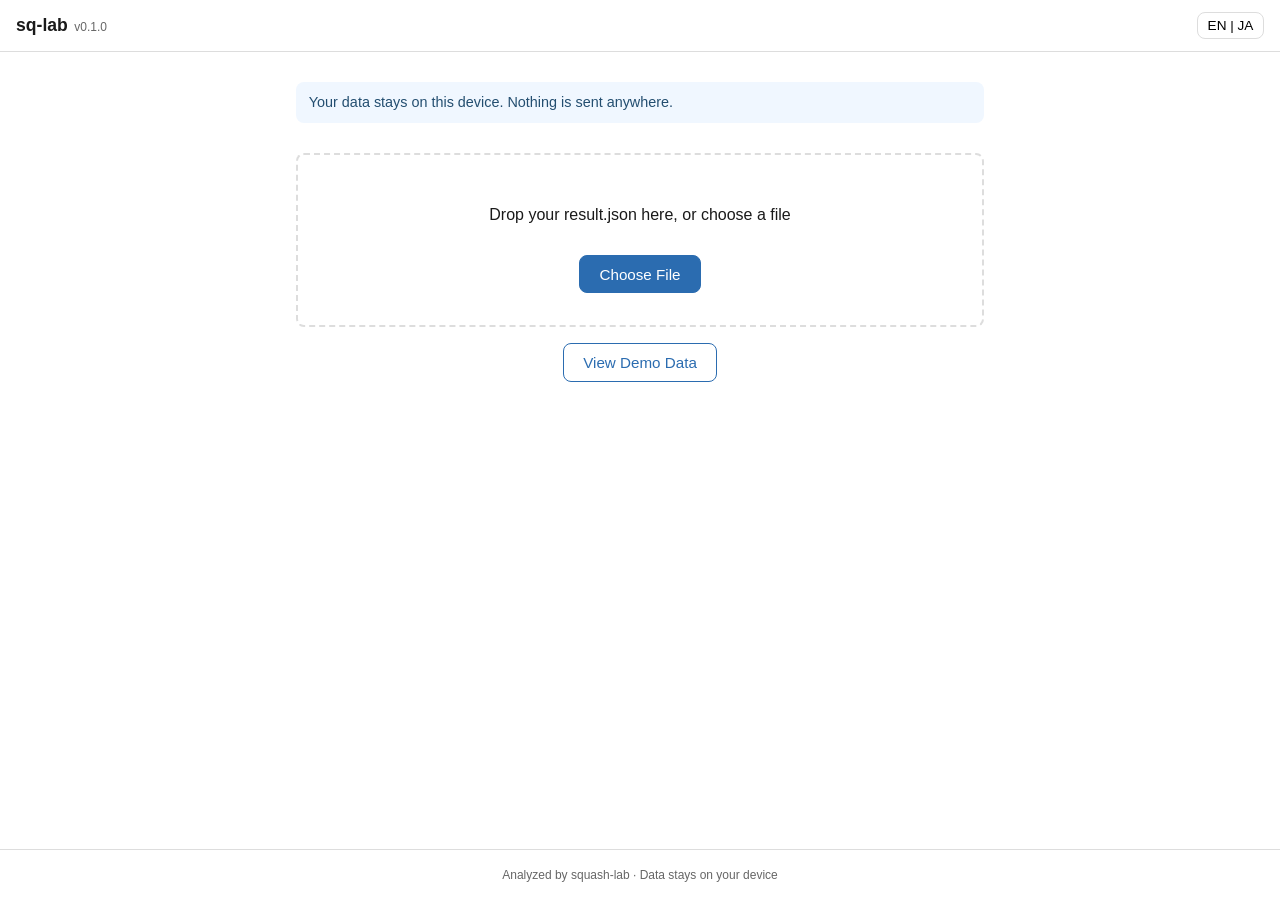
==== index.html @ f0f2bb0b "S1: ビューア骨格・JSON読込・サマリーカード(v0.1.0)" ====
<!doctype html>
<html lang="en">
<head>
<meta charset="utf-8">
<meta name="viewport" content="width=device-width, initial-scale=1">
<title>sq-lab</title>
<link rel="stylesheet" href="css/style.css">
</head>
<body>

<header class="site-header">
  <div class="site-header__brand">
    <span class="site-header__name">sq-lab</span>
    <span class="site-header__version" id="app-version"></span>
  </div>
  <button id="lang-toggle" class="lang-toggle" type="button">EN | JA</button>
</header>

<main id="main">

  <section id="intro-panel" class="panel">
    <p class="notice notice--info" data-i18n="dataStaysNotice"></p>

    <div id="drop-zone" class="drop-zone" tabindex="0">
      <p data-i18n="dropPrompt"></p>
      <input type="file" id="file-input" accept="application/json,.json" hidden>
      <button id="choose-file-btn" class="btn" type="button" data-i18n="chooseFile"></button>
    </div>

    <div class="demo-row">
      <button id="demo-btn" class="btn btn--secondary" type="button" data-i18n="demoButton"></button>
    </div>

    <p id="error-box" class="error-box" hidden></p>
  </section>

  <section id="result-panel" class="panel" hidden>
    <div id="match-info" class="match-info"></div>
    <div id="summary-cards" class="summary-cards"></div>
    <button id="back-btn" class="btn btn--secondary" type="button" data-i18n="backButton"></button>
  </section>

</main>

<footer class="site-footer">
  <span data-i18n="footerText"></span>
</footer>

<script src="js/config.js"></script>
<script src="js/i18n.js"></script>
<script src="js/demo-data.js"></script>
<script src="js/loader.js"></script>
<script src="js/summary.js"></script>
<script src="js/app.js"></script>
</body>
</html>
---- css/style.css ----
/* sq-lab — モバイルファースト、ビルドステップなし、外部フォント/CDN依存なし。 */

:root {
  --color-bg: #ffffff;
  --color-text: #1a1a1a;
  --color-muted: #666666;
  --color-border: #dddddd;
  --color-accent: #2b6cb0;
  --color-p1: #c53030;
  --color-p1-bg: #fff5f5;
  --color-p2: #2b6cb0;
  --color-p2-bg: #ebf8ff;
  --radius: 8px;
}

* {
  box-sizing: border-box;
}

/* [hidden] は .panel { display: flex } 等の同specificityなクラス指定に
   後勝ちで上書きされてしまうため、明示的に最優先で無効化する。 */
[hidden] {
  display: none !important;
}

html, body {
  margin: 0;
  padding: 0;
}

body {
  font-family: -apple-system, BlinkMacSystemFont, "Segoe UI", "Hiragino Sans",
    "Yu Gothic", Arial, sans-serif;
  color: var(--color-text);
  background: var(--color-bg);
  line-height: 1.5;
  min-height: 100vh;
  display: flex;
  flex-direction: column;
}

/* ---- ヘッダー / フッター ---- */

.site-header {
  display: flex;
  align-items: center;
  justify-content: space-between;
  padding: 0.75rem 1rem;
  border-bottom: 1px solid var(--color-border);
}

.site-header__brand {
  display: flex;
  align-items: baseline;
  gap: 0.4rem;
}

.site-header__name {
  font-weight: 700;
  font-size: 1.1rem;
}

.site-header__version {
  font-size: 0.75rem;
  color: var(--color-muted);
}

.lang-toggle {
  font-size: 0.85rem;
  padding: 0.3rem 0.6rem;
  border: 1px solid var(--color-border);
  border-radius: var(--radius);
  background: var(--color-bg);
  cursor: pointer;
}

.site-footer {
  margin-top: auto;
  padding: 1rem;
  text-align: center;
  font-size: 0.75rem;
  color: var(--color-muted);
  border-top: 1px solid var(--color-border);
}

/* ---- メイン ---- */

main {
  flex: 1;
  padding: 1rem;
  max-width: 720px;
  width: 100%;
  margin: 0 auto;
}

.panel {
  display: flex;
  flex-direction: column;
  gap: 1rem;
}

.notice {
  padding: 0.6rem 0.8rem;
  border-radius: var(--radius);
  font-size: 0.9rem;
}

.notice--info {
  background: #f0f7ff;
  color: #234e70;
}

.notice--muted {
  background: #f7f7f7;
  color: var(--color-muted);
}

.drop-zone {
  border: 2px dashed var(--color-border);
  border-radius: var(--radius);
  padding: 2rem 1rem;
  text-align: center;
  display: flex;
  flex-direction: column;
  align-items: center;
  gap: 0.75rem;
}

.drop-zone--active {
  border-color: var(--color-accent);
  background: #f0f7ff;
}

.demo-row {
  display: flex;
  justify-content: center;
}

.btn {
  padding: 0.6rem 1.2rem;
  border-radius: var(--radius);
  border: 1px solid var(--color-accent);
  background: var(--color-accent);
  color: #fff;
  font-size: 0.95rem;
  cursor: pointer;
}

.btn--secondary {
  background: #fff;
  color: var(--color-accent);
}

.error-box {
  padding: 0.6rem 0.8rem;
  border-radius: var(--radius);
  background: #fff5f5;
  color: #c53030;
  border: 1px solid #feb2b2;
  font-size: 0.9rem;
}

/* ---- 試合情報 ---- */

.match-info__title {
  font-size: 1rem;
  margin: 0 0 0.5rem;
}

.match-info__list {
  display: grid;
  grid-template-columns: max-content 1fr;
  gap: 0.25rem 0.75rem;
  margin: 0;
  font-size: 0.9rem;
}

.match-info__list dt {
  color: var(--color-muted);
}

.match-info__list dd {
  margin: 0;
  word-break: break-word;
}

/* ---- サマリーカード ---- */

.summary-cards {
  display: flex;
  flex-direction: column;
  gap: 1rem;
  margin-top: 1rem;
}

.player-card {
  border-radius: var(--radius);
  border: 1px solid var(--color-border);
  padding: 1rem;
}

.player-card--red {
  background: var(--color-p1-bg);
  border-color: var(--color-p1);
}

.player-card--blue {
  background: var(--color-p2-bg);
  border-color: var(--color-p2);
}

.player-card__header {
  margin-bottom: 0.75rem;
}

.player-card__name {
  font-weight: 700;
  font-size: 1.05rem;
}

.player-card--red .player-card__name {
  color: var(--color-p1);
}

.player-card--blue .player-card__name {
  color: var(--color-p2);
}

.player-card__metrics {
  display: grid;
  grid-template-columns: 1fr 1fr;
  gap: 0.75rem;
}

.metric {
  display: flex;
  flex-direction: column;
  gap: 0.15rem;
}

.metric__label {
  font-size: 0.75rem;
  color: var(--color-muted);
  text-transform: uppercase;
  letter-spacing: 0.02em;
}

.metric__value {
  font-size: 1.15rem;
  font-weight: 600;
}

.metric__note {
  margin: 0.35rem 0 0;
  font-size: 0.7rem;
  color: var(--color-muted);
  grid-column: 1 / -1;
}

/* ---- 小画面(375px相当)でも崩れないための調整 ---- */

@media (max-width: 400px) {
  .site-header__name {
    font-size: 1rem;
  }

  .drop-zone {
    padding: 1.5rem 0.75rem;
  }

  .player-card__metrics {
    grid-template-columns: 1fr 1fr;
    gap: 0.5rem;
  }

  .metric__value {
    font-size: 1rem;
  }
}

/* ---- 広い画面ではサマリーカードを横並びに ---- */

@media (min-width: 640px) {
  .summary-cards {
    flex-direction: row;
  }

  .player-card {
    flex: 1;
  }
}
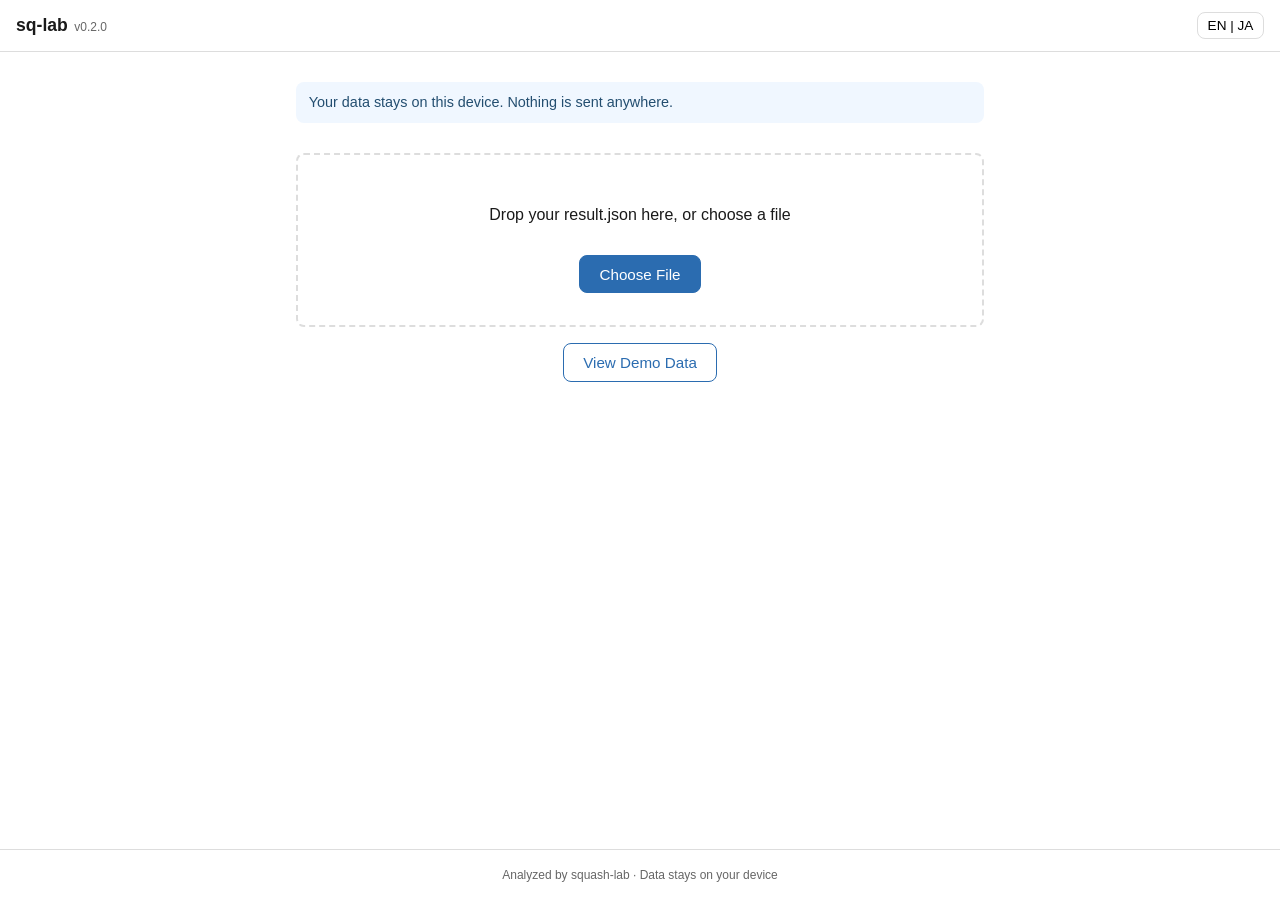
==== commit 21109b24: "S2: ヒートマップビュー(並置/重畳・補間・T-zone表示)(v0.2.0)" ====
--- a/index.html
+++ b/index.html
@@ -37,6 +37,7 @@
   <section id="result-panel" class="panel" hidden>
     <div id="match-info" class="match-info"></div>
     <div id="summary-cards" class="summary-cards"></div>
+    <div id="heatmap-section" class="heatmap"></div>
     <button id="back-btn" class="btn btn--secondary" type="button" data-i18n="backButton"></button>
   </section>
 
@@ -51,6 +52,8 @@
 <script src="js/demo-data.js"></script>
 <script src="js/loader.js"></script>
 <script src="js/summary.js"></script>
+<script src="js/court.js"></script>
+<script src="js/heatmap.js"></script>
 <script src="js/app.js"></script>
 </body>
 </html>
--- a/css/style.css
+++ b/css/style.css
@@ -257,6 +257,136 @@
   grid-column: 1 / -1;
 }
 
+/* ---- ヒートマップ ---- */
+
+.heatmap {
+  margin-top: 1.5rem;
+  display: flex;
+  flex-direction: column;
+  gap: 0.75rem;
+}
+
+.heatmap__title {
+  font-size: 1rem;
+  margin: 0;
+}
+
+.heatmap__tabs {
+  display: flex;
+  gap: 0.5rem;
+}
+
+.tab-btn {
+  padding: 0.4rem 0.9rem;
+  border-radius: var(--radius);
+  border: 1px solid var(--color-border);
+  background: #fff;
+  color: var(--color-text);
+  font-size: 0.85rem;
+  cursor: pointer;
+}
+
+.tab-btn--active {
+  background: var(--color-accent);
+  border-color: var(--color-accent);
+  color: #fff;
+}
+
+.tzone-toggle {
+  display: flex;
+  align-items: center;
+  gap: 0.4rem;
+  font-size: 0.85rem;
+  color: var(--color-muted);
+  cursor: pointer;
+}
+
+.heatmap__canvases {
+  display: flex;
+  flex-direction: column;
+  gap: 1rem;
+}
+
+.heatmap__court-wrap {
+  display: flex;
+  flex-direction: column;
+  gap: 0.4rem;
+}
+
+.heatmap__court-wrap canvas {
+  border: 1px solid var(--color-border);
+  border-radius: 4px;
+  max-width: 100%;
+  display: block;
+}
+
+.heatmap__court-label {
+  font-size: 0.85rem;
+  font-weight: 600;
+}
+
+.heatmap__court-label--red {
+  color: var(--color-p1);
+}
+
+.heatmap__court-label--blue {
+  color: var(--color-p2);
+}
+
+.heatmap__legend-area {
+  font-size: 0.75rem;
+}
+
+.heatmap__legend-row {
+  display: flex;
+  gap: 1.5rem;
+  flex-wrap: wrap;
+}
+
+.legend {
+  display: flex;
+  flex-direction: column;
+  gap: 0.2rem;
+  min-width: 120px;
+}
+
+.legend__label {
+  color: var(--color-muted);
+}
+
+.legend__bar {
+  height: 10px;
+  border-radius: 4px;
+  border: 1px solid var(--color-border);
+}
+
+.legend__ticks {
+  display: flex;
+  justify-content: space-between;
+  color: var(--color-muted);
+}
+
+.legend--overlay {
+  flex-direction: row;
+  gap: 1rem;
+  flex-wrap: wrap;
+  align-items: center;
+}
+
+.legend__chip-item {
+  display: flex;
+  align-items: center;
+  gap: 0.3rem;
+  color: var(--color-muted);
+}
+
+.legend__chip {
+  width: 12px;
+  height: 12px;
+  border-radius: 2px;
+  display: inline-block;
+}
+
 /* ---- 小画面(375px相当)でも崩れないための調整 ---- */
 
 @media (max-width: 400px) {
@@ -288,4 +418,13 @@
   .player-card {
     flex: 1;
   }
-}
+
+  .heatmap__canvases--side {
+    flex-direction: row;
+  }
+
+  .heatmap__canvases--side .heatmap__court-wrap {
+    flex: 1;
+    min-width: 0;
+  }
+}
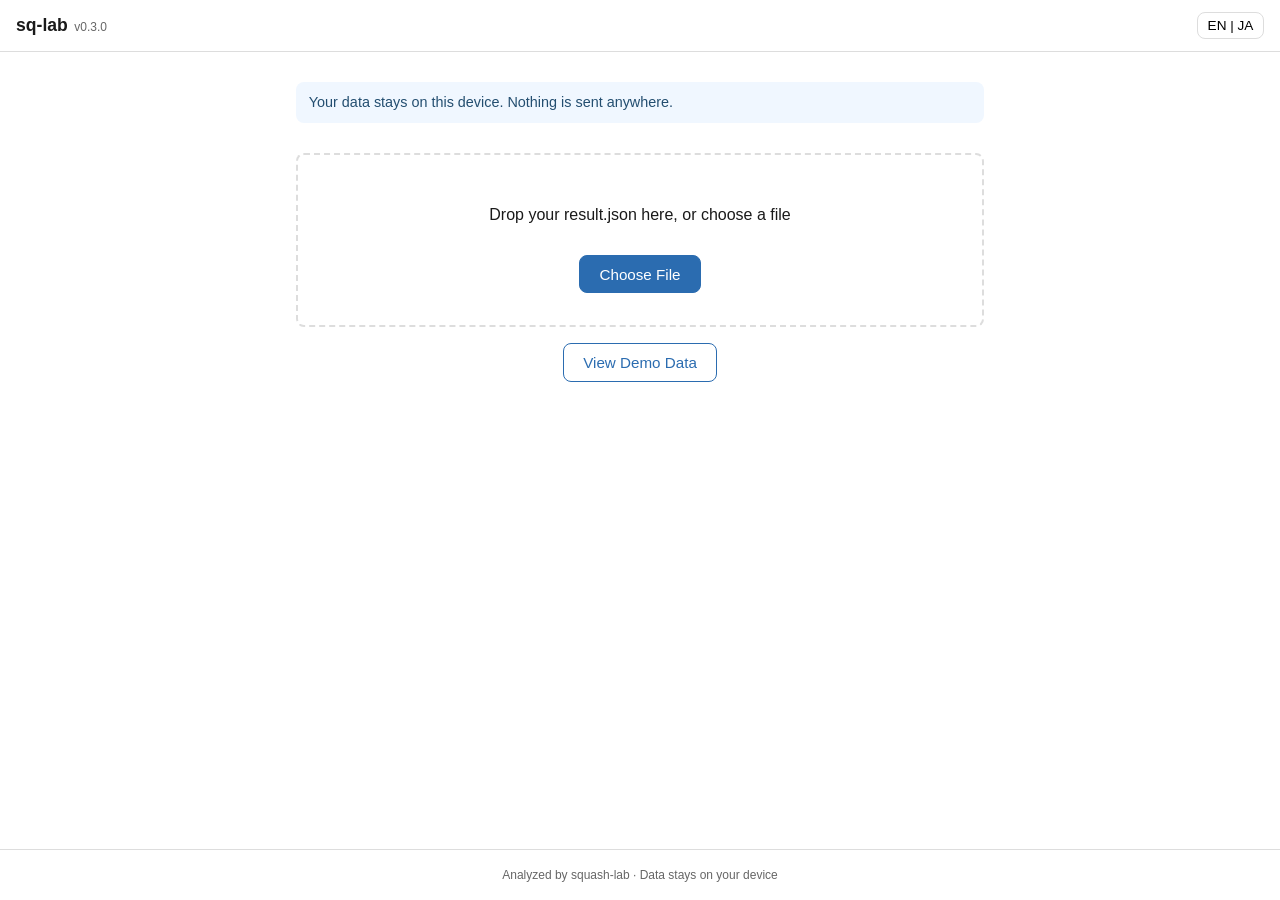
==== commit af70263d: "S3: リプレイビュー(再生・軌跡・欠損可視化)(v0.3.0)" ====
--- a/index.html
+++ b/index.html
@@ -54,6 +54,8 @@
 <script src="js/summary.js"></script>
 <script src="js/court.js"></script>
 <script src="js/heatmap.js"></script>
+<script src="js/replay.js"></script>
+<script src="js/views.js"></script>
 <script src="js/app.js"></script>
 </body>
 </html>
--- a/css/style.css
+++ b/css/style.css
@@ -387,6 +387,69 @@
   display: inline-block;
 }
 
+/* ---- リプレイ ---- */
+
+.replay {
+  display: flex;
+  flex-direction: column;
+  gap: 0.6rem;
+}
+
+.replay__court-wrap canvas {
+  cursor: default;
+}
+
+.replay__controls {
+  display: flex;
+  flex-wrap: wrap;
+  align-items: center;
+  gap: 0.6rem;
+}
+
+.replay__btn {
+  min-width: 44px;
+  min-height: 44px;
+  border-radius: var(--radius);
+  border: 1px solid var(--color-border);
+  background: #fff;
+  color: var(--color-text);
+  font-size: 1rem;
+  cursor: pointer;
+}
+
+.replay__playpause {
+  font-size: 1.1rem;
+}
+
+.replay__time {
+  font-variant-numeric: tabular-nums;
+  font-size: 0.85rem;
+  color: var(--color-muted);
+  min-width: 84px;
+}
+
+.replay__speeds {
+  display: flex;
+  gap: 0.3rem;
+}
+
+.replay__speeds .replay__btn {
+  min-width: 44px;
+  padding: 0 0.4rem;
+  font-size: 0.85rem;
+}
+
+.replay__coverage {
+  width: 100%;
+  display: block;
+  border-radius: 4px;
+}
+
+.replay__seek {
+  width: 100%;
+  height: 44px;
+}
+
 /* ---- 小画面(375px相当)でも崩れないための調整 ---- */
 
 @media (max-width: 400px) {
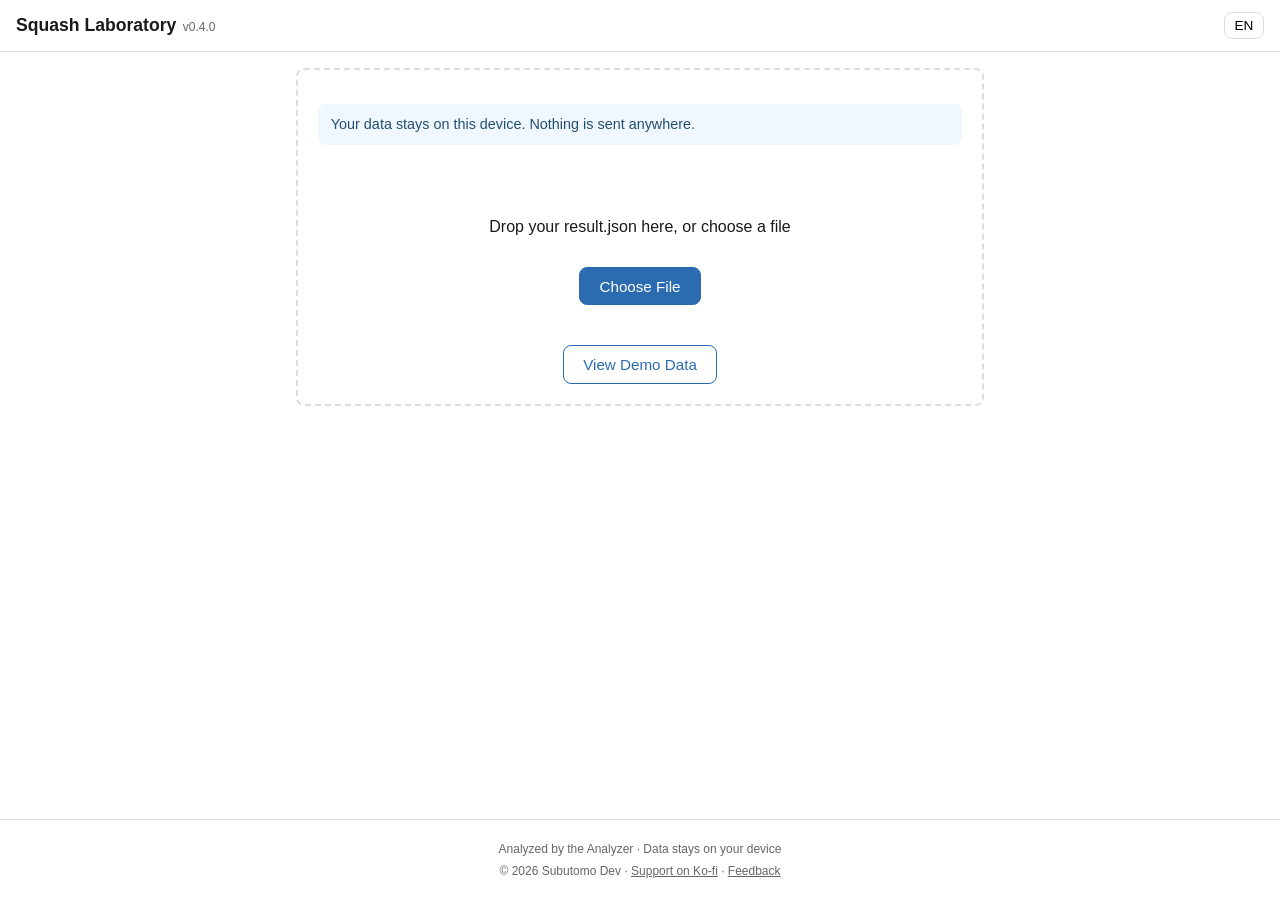
==== commit 0343cb1c: "PR1: プレリリース仕上げ(読込修正・テンプレート準拠・guide・名前編集)(v0.4.0)" ====
--- a/index.html
+++ b/index.html
@@ -3,22 +3,22 @@
 <head>
 <meta charset="utf-8">
 <meta name="viewport" content="width=device-width, initial-scale=1">
-<title>sq-lab</title>
+<title>Squash Laboratory</title>
 <link rel="stylesheet" href="css/style.css">
 </head>
 <body>
 
 <header class="site-header">
-  <div class="site-header__brand">
-    <span class="site-header__name">sq-lab</span>
+  <a class="site-header__brand" href="index.html">
+    <span class="site-header__name">Squash Laboratory</span>
     <span class="site-header__version" id="app-version"></span>
-  </div>
-  <button id="lang-toggle" class="lang-toggle" type="button">EN | JA</button>
+  </a>
+  <button id="lang-toggle" class="lang-toggle" type="button">EN</button>
 </header>
 
 <main id="main">
 
-  <section id="intro-panel" class="panel">
+  <section id="intro-panel" class="panel intro-panel">
     <p class="notice notice--info" data-i18n="dataStaysNotice"></p>
 
     <div id="drop-zone" class="drop-zone" tabindex="0">
@@ -44,12 +44,20 @@
 </main>
 
 <footer class="site-footer">
-  <span data-i18n="footerText"></span>
+  <p class="site-footer__tagline" data-i18n="footerText"></p>
+  <p class="site-footer__links">
+    <span class="site-footer__copyright">&copy; 2026 Subutomo Dev</span>
+    <span aria-hidden="true">&middot;</span>
+    <a href="https://ko-fi.com/subutomo" target="_blank" rel="noopener" data-i18n="footerKofi"></a>
+    <span aria-hidden="true">&middot;</span>
+    <a href="https://github.com/t-sumita/sq-lab/issues" target="_blank" rel="noopener" data-i18n="footerFeedback"></a>
+  </p>
 </footer>
 
 <script src="js/config.js"></script>
 <script src="js/i18n.js"></script>
 <script src="js/demo-data.js"></script>
+<script src="js/playernames.js"></script>
 <script src="js/loader.js"></script>
 <script src="js/summary.js"></script>
 <script src="js/court.js"></script>
--- a/css/style.css
+++ b/css/style.css
@@ -53,6 +53,8 @@
   display: flex;
   align-items: baseline;
   gap: 0.4rem;
+  color: inherit;
+  text-decoration: none;
 }
 
 .site-header__name {
@@ -81,6 +83,14 @@
   font-size: 0.75rem;
   color: var(--color-muted);
   border-top: 1px solid var(--color-border);
+}
+
+.site-footer p {
+  margin: 0.25rem 0;
+}
+
+.site-footer__links a {
+  color: var(--color-muted);
 }
 
 /* ---- メイン ---- */
@@ -115,20 +125,26 @@
   color: var(--color-muted);
 }
 
-.drop-zone {
+/* イントロパネル全体をドロップ領域として明示する(P0対応)。 */
+.intro-panel {
   border: 2px dashed var(--color-border);
   border-radius: var(--radius);
-  padding: 2rem 1rem;
-  text-align: center;
-  display: flex;
-  flex-direction: column;
-  align-items: center;
-  gap: 0.75rem;
-}
-
-.drop-zone--active {
+  padding: 1.25rem;
+  transition: border-color 0.15s, background 0.15s;
+}
+
+.intro-panel--drag-active {
   border-color: var(--color-accent);
   background: #f0f7ff;
+}
+
+.drop-zone {
+  padding: 1.5rem 1rem;
+  text-align: center;
+  display: flex;
+  flex-direction: column;
+  align-items: center;
+  gap: 0.75rem;
 }
 
 .demo-row {
@@ -211,19 +227,65 @@
 
 .player-card__header {
   margin-bottom: 0.75rem;
+  display: flex;
+  align-items: center;
+  gap: 0.5rem;
+  flex-wrap: wrap;
 }
 
 .player-card__name {
   font-weight: 700;
   font-size: 1.05rem;
-}
-
-.player-card--red .player-card__name {
+  display: inline-flex;
+  align-items: center;
+  gap: 0.35rem;
+}
+
+.player-card--red .player-card__name-text {
   color: var(--color-p1);
 }
 
-.player-card--blue .player-card__name {
+.player-card--blue .player-card__name-text {
   color: var(--color-p2);
+}
+
+.player-card__id-badge {
+  font-size: 0.7rem;
+  color: var(--color-muted);
+  font-weight: 400;
+}
+
+.player-card__edit-btn {
+  border: none;
+  background: none;
+  cursor: pointer;
+  font-size: 0.9rem;
+  color: var(--color-muted);
+  padding: 0.2rem;
+  /* タッチ端末での誤操作を避けつつ押しやすいよう最低限のヒット領域を確保 */
+  min-width: 32px;
+  min-height: 32px;
+}
+
+.player-card__reset-btn {
+  border: none;
+  background: none;
+  cursor: pointer;
+  font-size: 0.7rem;
+  color: var(--color-accent);
+  text-decoration: underline;
+  padding: 0.2rem 0;
+}
+
+.player-card__name-input {
+  font: inherit;
+  font-weight: 700;
+  font-size: 1.05rem;
+  border: 1px solid var(--color-accent);
+  border-radius: 4px;
+  padding: 0.1rem 0.3rem;
+  min-width: 8ch;
+  max-width: 16ch;
 }
 
 .player-card__metrics {
@@ -238,6 +300,12 @@
   gap: 0.15rem;
 }
 
+.metric__label-row {
+  display: inline-flex;
+  align-items: center;
+  gap: 0.3rem;
+}
+
 .metric__label {
   font-size: 0.75rem;
   color: var(--color-muted);
@@ -250,11 +318,21 @@
   font-weight: 600;
 }
 
-.metric__note {
-  margin: 0.35rem 0 0;
-  font-size: 0.7rem;
-  color: var(--color-muted);
-  grid-column: 1 / -1;
+/* ⓘ ガイドリンク(guide.html該当アンカーへ)。 */
+.info-icon {
+  color: var(--color-muted);
+  text-decoration: none;
+  font-size: 0.85rem;
+  /* タッチでも押しやすいよう最低限のヒット領域を確保 */
+  display: inline-flex;
+  align-items: center;
+  justify-content: center;
+  min-width: 20px;
+  min-height: 20px;
+}
+
+.summary-cards__title {
+  margin-top: 0;
 }
 
 /* ---- ヒートマップ ---- */
@@ -299,6 +377,26 @@
   font-size: 0.85rem;
   color: var(--color-muted);
   cursor: pointer;
+}
+
+.heatmap__mode-info {
+  font-size: 0.8rem;
+  color: var(--color-muted);
+}
+
+.replay__legend {
+  display: flex;
+  gap: 1rem;
+  font-size: 0.85rem;
+  font-weight: 600;
+}
+
+.replay__legend-item--red {
+  color: var(--color-p1);
+}
+
+.replay__legend-item--blue {
+  color: var(--color-p2);
 }
 
 .heatmap__canvases {
@@ -491,3 +589,26 @@
     min-width: 0;
   }
 }
+
+/* ---- guide.html ---- */
+
+.guide h1 {
+  font-size: 1.3rem;
+}
+
+.guide h2 {
+  font-size: 1rem;
+  margin-bottom: 0.3rem;
+}
+
+.guide section {
+  margin-bottom: 1.5rem;
+}
+
+.guide__back {
+  display: inline-block;
+  margin: 0.5rem 0 1rem;
+  color: var(--color-accent);
+  text-decoration: none;
+  font-size: 0.9rem;
+}
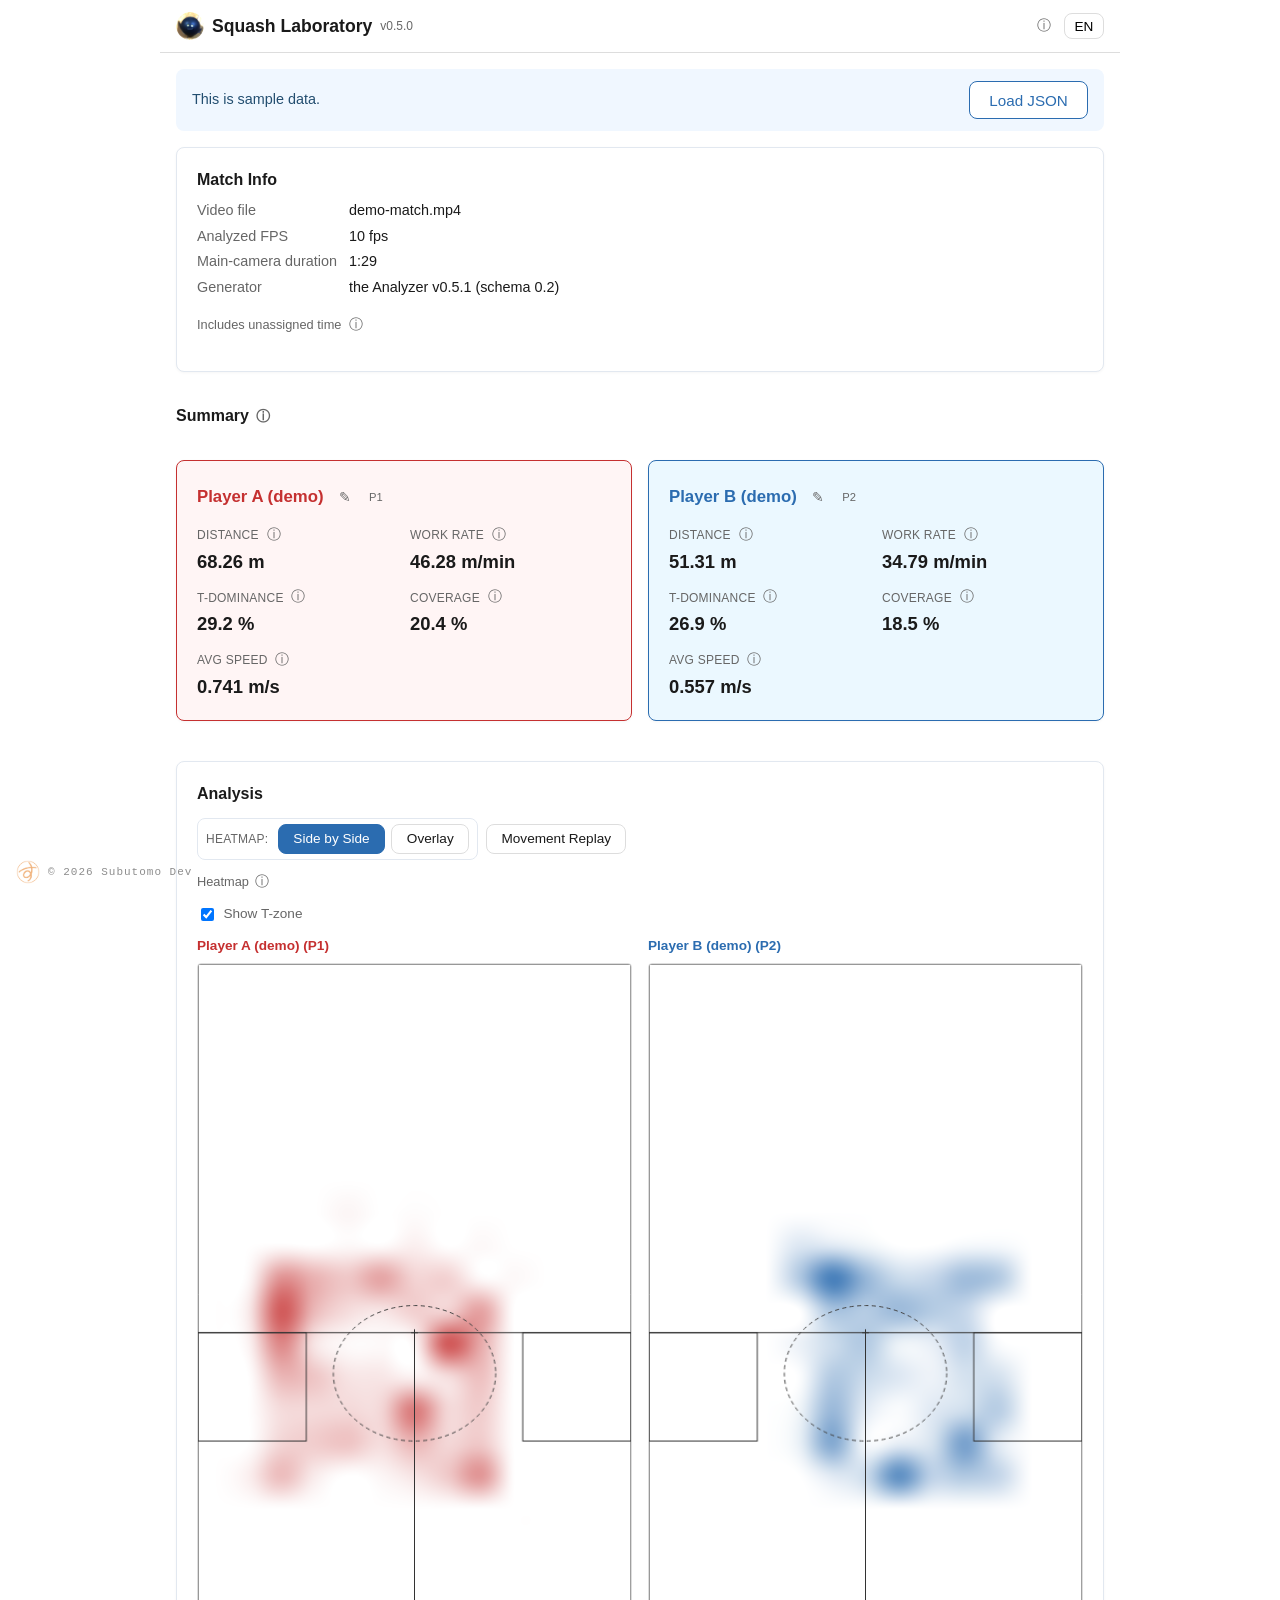
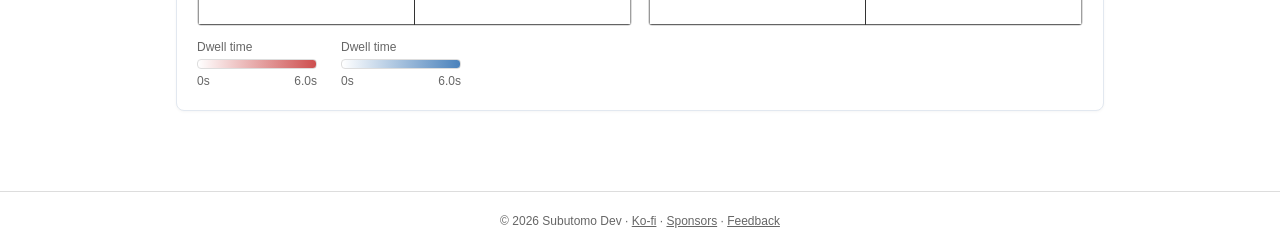
==== commit 58209741: "v0.5.0: UIポリッシュ(デモ初期表示・spctrl準拠・日本語化・軌跡All)" ====
--- a/index.html
+++ b/index.html
@@ -4,66 +4,82 @@
 <meta charset="utf-8">
 <meta name="viewport" content="width=device-width, initial-scale=1">
 <title>Squash Laboratory</title>
-<link rel="stylesheet" href="css/style.css">
+<link rel="stylesheet" href="css/style.css?v=0.5.0">
 </head>
 <body>
 
 <header class="site-header">
   <a class="site-header__brand" href="index.html">
+    <img class="site-header__logo" src="assets/subu-pic-header.png" alt=""
+         onerror="this.style.display='none'">
     <span class="site-header__name">Squash Laboratory</span>
     <span class="site-header__version" id="app-version"></span>
   </a>
-  <button id="lang-toggle" class="lang-toggle" type="button">EN</button>
+  <div class="site-header__actions">
+    <a class="info-icon site-header__info" href="guide.html" aria-label="guide">ⓘ</a>
+    <button id="lang-toggle" class="lang-toggle" type="button">EN</button>
+  </div>
 </header>
 
 <main id="main">
 
-  <section id="intro-panel" class="panel intro-panel">
+  <div id="top-notice" class="top-notice">
+    <span id="top-notice-text" class="top-notice__text" hidden></span>
+    <button id="top-notice-btn" class="btn btn--secondary btn--small" type="button"></button>
+  </div>
+
+  <section id="load-panel" class="panel intro-panel" hidden>
     <p class="notice notice--info" data-i18n="dataStaysNotice"></p>
-
     <div id="drop-zone" class="drop-zone" tabindex="0">
       <p data-i18n="dropPrompt"></p>
       <input type="file" id="file-input" accept="application/json,.json" hidden>
       <button id="choose-file-btn" class="btn" type="button" data-i18n="chooseFile"></button>
     </div>
-
-    <div class="demo-row">
-      <button id="demo-btn" class="btn btn--secondary" type="button" data-i18n="demoButton"></button>
-    </div>
-
     <p id="error-box" class="error-box" hidden></p>
   </section>
 
   <section id="result-panel" class="panel" hidden>
-    <div id="match-info" class="match-info"></div>
+    <div id="match-info" class="match-info card"></div>
     <div id="summary-cards" class="summary-cards"></div>
-    <div id="heatmap-section" class="heatmap"></div>
-    <button id="back-btn" class="btn btn--secondary" type="button" data-i18n="backButton"></button>
+    <div id="heatmap-section" class="heatmap card"></div>
   </section>
 
 </main>
 
 <footer class="site-footer">
-  <p class="site-footer__tagline" data-i18n="footerText"></p>
   <p class="site-footer__links">
     <span class="site-footer__copyright">&copy; 2026 Subutomo Dev</span>
     <span aria-hidden="true">&middot;</span>
     <a href="https://ko-fi.com/subutomo" target="_blank" rel="noopener" data-i18n="footerKofi"></a>
     <span aria-hidden="true">&middot;</span>
+    <a href="https://github.com/sponsors/t-sumita" target="_blank" rel="noopener" data-i18n="footerSponsors"></a>
+    <span aria-hidden="true">&middot;</span>
     <a href="https://github.com/t-sumita/sq-lab/issues" target="_blank" rel="noopener" data-i18n="footerFeedback"></a>
   </p>
 </footer>
 
-<script src="js/config.js"></script>
-<script src="js/i18n.js"></script>
-<script src="js/demo-data.js"></script>
-<script src="js/playernames.js"></script>
-<script src="js/loader.js"></script>
-<script src="js/summary.js"></script>
-<script src="js/court.js"></script>
-<script src="js/heatmap.js"></script>
-<script src="js/replay.js"></script>
-<script src="js/views.js"></script>
-<script src="js/app.js"></script>
+<script>
+  window.SUBUTOMO_BADGE_CONFIG = {
+    currentSiteId: 'sq-lab',
+    sitesJsonPath: 'config/subutomo-sites.json',
+    logoPath: './common/assets/logo.png',
+    theme: 'light-bg',
+    privacy: { localStorage: true, analytics: false },
+    onSecretAction: null
+  };
+</script>
+<script src="./assets/subutomo-badge.js?v=0.5.0"></script>
+
+<script src="js/config.js?v=0.5.0"></script>
+<script src="js/i18n.js?v=0.5.0"></script>
+<script src="js/demo-data.js?v=0.5.0"></script>
+<script src="js/playernames.js?v=0.5.0"></script>
+<script src="js/loader.js?v=0.5.0"></script>
+<script src="js/summary.js?v=0.5.0"></script>
+<script src="js/court.js?v=0.5.0"></script>
+<script src="js/heatmap.js?v=0.5.0"></script>
+<script src="js/replay.js?v=0.5.0"></script>
+<script src="js/views.js?v=0.5.0"></script>
+<script src="js/app.js?v=0.5.0"></script>
 </body>
 </html>
--- a/css/style.css
+++ b/css/style.css
@@ -5,12 +5,15 @@
   --color-text: #1a1a1a;
   --color-muted: #666666;
   --color-border: #dddddd;
+  --card-border: #e2e8f0;
   --color-accent: #2b6cb0;
   --color-p1: #c53030;
   --color-p1-bg: #fff5f5;
   --color-p2: #2b6cb0;
   --color-p2-bg: #ebf8ff;
   --radius: 8px;
+  --content-max-width: 960px;
+  --space: 8px; /* 8pxグリッドの基準単位(v0.5.0デザイン原則) */
 }
 
 * {
@@ -47,14 +50,24 @@
   justify-content: space-between;
   padding: 0.75rem 1rem;
   border-bottom: 1px solid var(--color-border);
+  max-width: var(--content-max-width);
+  width: 100%;
+  margin: 0 auto;
 }
 
 .site-header__brand {
   display: flex;
-  align-items: baseline;
-  gap: 0.4rem;
+  align-items: center;
+  gap: 0.5rem;
   color: inherit;
   text-decoration: none;
+}
+
+.site-header__logo {
+  height: 28px;
+  width: 28px;
+  border-radius: 50%;
+  display: block;
 }
 
 .site-header__name {
@@ -65,6 +78,18 @@
 .site-header__version {
   font-size: 0.75rem;
   color: var(--color-muted);
+}
+
+.site-header__actions {
+  display: flex;
+  align-items: center;
+  gap: 0.6rem;
+}
+
+.site-header__info {
+  font-size: 1.1rem;
+  min-width: 32px;
+  min-height: 32px;
 }
 
 .lang-toggle {
@@ -85,8 +110,9 @@
   border-top: 1px solid var(--color-border);
 }
 
-.site-footer p {
-  margin: 0.25rem 0;
+.site-footer .site-footer__links {
+  max-width: var(--content-max-width);
+  margin: 0.25rem auto;
 }
 
 .site-footer__links a {
@@ -98,15 +124,58 @@
 main {
   flex: 1;
   padding: 1rem;
-  max-width: 720px;
+  max-width: var(--content-max-width);
   width: 100%;
   margin: 0 auto;
+  /* モバイルでカードが端に張り付かないよう最低12pxの左右余白を確保 */
+  padding-left: max(1rem, 12px);
+  padding-right: max(1rem, 12px);
+  /* 左下固定のSubutomoバッジ(.su-badge、bottom:16px/left:16px、高さ約24px)と
+     ページ末尾の操作要素(タブ等)が短いページで重なりクリック不能になる
+     のを避けるための余白。 */
+  padding-bottom: 64px;
+}
+
+/* ドラッグ中はページ全体で受け付けていることを示す(ボディ全体がドロップ領域)。 */
+body.body--drag-active {
+  outline: 3px dashed var(--color-accent);
+  outline-offset: -3px;
 }
 
 .panel {
   display: flex;
   flex-direction: column;
   gap: 1rem;
+}
+
+/* 薄い枠線カード(v0.5.0デザイン原則): 試合情報/分析セクションに適用。
+   サマリーカード(player-card)はP1/P2の色みを保ったまま同じ角丸/影/paddingを使う。 */
+.card {
+  border: 1px solid var(--card-border);
+  border-radius: var(--radius);
+  box-shadow: 0 1px 3px rgba(0, 0, 0, 0.04);
+  padding: 20px;
+  margin-bottom: 16px;
+  background: #fff;
+}
+
+.top-notice {
+  display: flex;
+  align-items: center;
+  justify-content: space-between;
+  flex-wrap: wrap;
+  gap: 0.5rem;
+  padding: 0.75rem 1rem;
+  border-radius: var(--radius);
+  background: #f0f7ff;
+  color: #234e70;
+  margin-bottom: 16px;
+  font-size: 0.9rem;
+}
+
+.btn--small {
+  padding: 0.4rem 0.8rem;
+  font-size: 0.85rem;
 }
 
 .notice {
@@ -123,6 +192,15 @@
 .notice--muted {
   background: #f7f7f7;
   color: var(--color-muted);
+}
+
+.notice--icon-only {
+  display: inline-flex;
+  align-items: center;
+  gap: 0.3rem;
+  padding: 0.2rem 0;
+  background: none;
+  font-size: 0.8rem;
 }
 
 /* イントロパネル全体をドロップ領域として明示する(P0対応)。 */
@@ -212,7 +290,8 @@
 .player-card {
   border-radius: var(--radius);
   border: 1px solid var(--color-border);
-  padding: 1rem;
+  box-shadow: 0 1px 3px rgba(0, 0, 0, 0.04);
+  padding: 20px;
 }
 
 .player-card--red {
@@ -316,6 +395,7 @@
 .metric__value {
   font-size: 1.15rem;
   font-weight: 600;
+  font-variant-numeric: tabular-nums;
 }
 
 /* ⓘ ガイドリンク(guide.html該当アンカーへ)。 */
@@ -352,6 +432,47 @@
 .heatmap__tabs {
   display: flex;
   gap: 0.5rem;
+  flex-wrap: wrap;
+  align-items: center;
+  /* 左下固定のSubutomoバッジ(z-index:9999)が短いビューポートでタブ行と
+     視覚的に重なりクリックを奪うことがあるため、自サイトの操作要素を
+     常にバッジより上に来させる。 */
+  position: relative;
+  z-index: 10000;
+}
+
+.tzone-toggle,
+.replay__controls {
+  position: relative;
+  z-index: 10000;
+}
+
+.heatmap__tab-group {
+  display: flex;
+  align-items: center;
+  gap: 0.4rem;
+  padding: 0.3rem 0.5rem;
+  border: 1px solid var(--card-border);
+  border-radius: var(--radius);
+  flex-wrap: wrap;
+}
+
+.heatmap__tab-group-label {
+  font-size: 0.75rem;
+  color: var(--color-muted);
+  text-transform: uppercase;
+  letter-spacing: 0.02em;
+  margin-right: 0.2rem;
+}
+
+.replay__trail-group {
+  display: flex;
+  align-items: center;
+  gap: 0.4rem;
+  padding: 0.3rem 0.5rem;
+  border: 1px solid var(--card-border);
+  border-radius: var(--radius);
+  flex-wrap: wrap;
 }
 
 .tab-btn {
@@ -612,3 +733,12 @@
   text-decoration: none;
   font-size: 0.9rem;
 }
+
+.guide__see-also {
+  font-size: 0.8rem;
+  color: var(--color-muted);
+}
+
+.guide__see-also a {
+  color: var(--color-accent);
+}
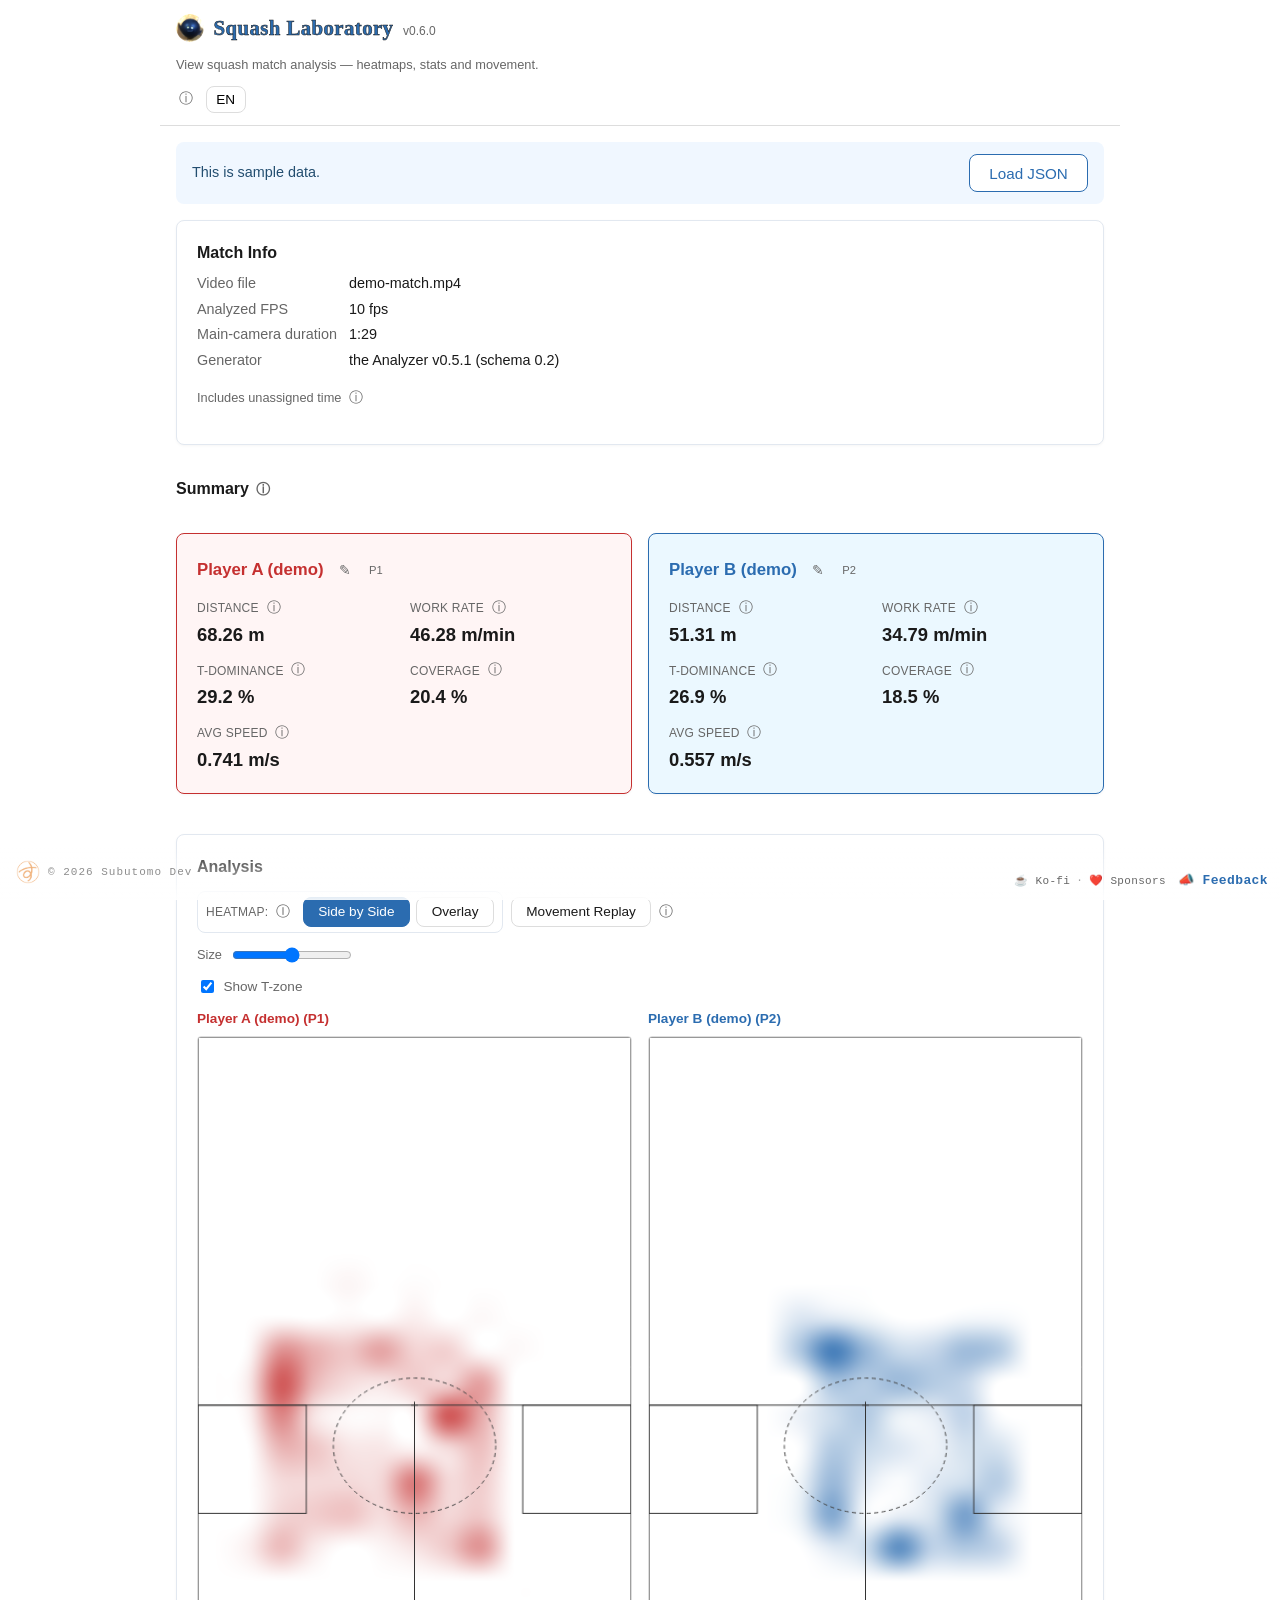
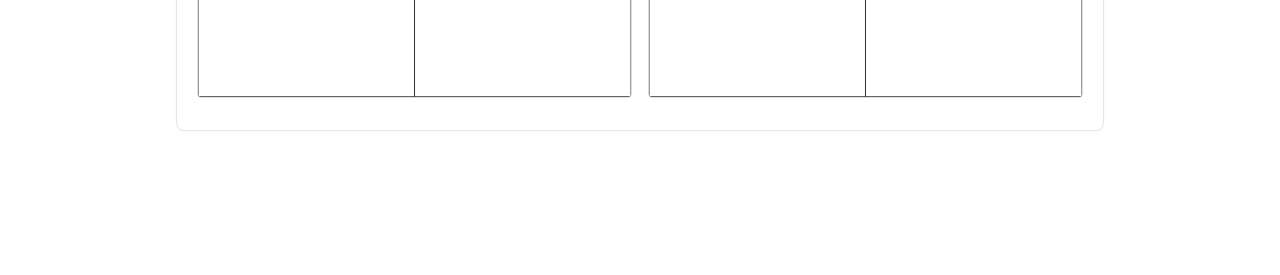
==== commit b1057046: "v0.6.0: ヘッダー/フッターmnym準拠・ガイド再構成・表示改善 - ヘッダー/フッターをsubu-mnym準拠に刷新(sticky-top・ベクター中抜き   タイトル・タグライン、foote" ====
--- a/index.html
+++ b/index.html
@@ -4,10 +4,11 @@
 <meta charset="utf-8">
 <meta name="viewport" content="width=device-width, initial-scale=1">
 <title>Squash Laboratory</title>
-<link rel="stylesheet" href="css/style.css?v=0.5.0">
+<link rel="stylesheet" href="css/style.css?v=0.6.0">
 </head>
 <body>
 
+<div class="sticky-top">
 <header class="site-header">
   <a class="site-header__brand" href="index.html">
     <img class="site-header__logo" src="assets/subu-pic-header.png" alt=""
@@ -15,11 +16,13 @@
     <span class="site-header__name">Squash Laboratory</span>
     <span class="site-header__version" id="app-version"></span>
   </a>
+  <p class="site-header__tagline" data-i18n="headerTagline"></p>
   <div class="site-header__actions">
-    <a class="info-icon site-header__info" href="guide.html" aria-label="guide">ⓘ</a>
+    <a class="info-icon site-header__info" href="guide.html#overview" aria-label="guide">ⓘ</a>
     <button id="lang-toggle" class="lang-toggle" type="button">EN</button>
   </div>
 </header>
+</div>
 
 <main id="main">
 
@@ -46,17 +49,17 @@
 
 </main>
 
-<footer class="site-footer">
-  <p class="site-footer__links">
-    <span class="site-footer__copyright">&copy; 2026 Subutomo Dev</span>
-    <span aria-hidden="true">&middot;</span>
+<div class="footer-right">
+  <div class="support-links" aria-label="support links">
     <a href="https://ko-fi.com/subutomo" target="_blank" rel="noopener" data-i18n="footerKofi"></a>
-    <span aria-hidden="true">&middot;</span>
+    <span class="support-sep" aria-hidden="true">&middot;</span>
     <a href="https://github.com/sponsors/t-sumita" target="_blank" rel="noopener" data-i18n="footerSponsors"></a>
-    <span aria-hidden="true">&middot;</span>
-    <a href="https://github.com/t-sumita/sq-lab/issues" target="_blank" rel="noopener" data-i18n="footerFeedback"></a>
-  </p>
-</footer>
+  </div>
+  <a class="feedback-link"
+     href="https://docs.google.com/forms/d/e/1FAIpQLSf_thpSe4TfQ_EloElTBsCiMKgypYTKLCs0dSTmaF_FXZSvIg/viewform?usp=pp_url&entry.2036331541=Squash+Laboratory+(sq-lab)"
+     target="_blank" rel="noopener noreferrer" data-i18n="footerFeedback"></a>
+</div>
+<div class="footer-bar" aria-hidden="true"></div>
 
 <script>
   window.SUBUTOMO_BADGE_CONFIG = {
@@ -68,18 +71,18 @@
     onSecretAction: null
   };
 </script>
-<script src="./assets/subutomo-badge.js?v=0.5.0"></script>
+<script src="./assets/subutomo-badge.js?v=0.6.0"></script>
 
-<script src="js/config.js?v=0.5.0"></script>
-<script src="js/i18n.js?v=0.5.0"></script>
-<script src="js/demo-data.js?v=0.5.0"></script>
-<script src="js/playernames.js?v=0.5.0"></script>
-<script src="js/loader.js?v=0.5.0"></script>
-<script src="js/summary.js?v=0.5.0"></script>
-<script src="js/court.js?v=0.5.0"></script>
-<script src="js/heatmap.js?v=0.5.0"></script>
-<script src="js/replay.js?v=0.5.0"></script>
-<script src="js/views.js?v=0.5.0"></script>
-<script src="js/app.js?v=0.5.0"></script>
+<script src="js/config.js?v=0.6.0"></script>
+<script src="js/i18n.js?v=0.6.0"></script>
+<script src="js/demo-data.js?v=0.6.0"></script>
+<script src="js/playernames.js?v=0.6.0"></script>
+<script src="js/loader.js?v=0.6.0"></script>
+<script src="js/summary.js?v=0.6.0"></script>
+<script src="js/court.js?v=0.6.0"></script>
+<script src="js/heatmap.js?v=0.6.0"></script>
+<script src="js/replay.js?v=0.6.0"></script>
+<script src="js/views.js?v=0.6.0"></script>
+<script src="js/app.js?v=0.6.0"></script>
 </body>
 </html>
--- a/css/style.css
+++ b/css/style.css
@@ -42,7 +42,17 @@
   flex-direction: column;
 }
 
-/* ---- ヘッダー / フッター ---- */
+/* ---- ヘッダー / フッター(v0.6.0: subu-mnym準拠) ---- */
+
+/* header を viewport 上端に固定表示する(mnymの.sticky-topと同じ手法)。
+   z-indexはバッジ(9999)/バッジパネルより下に必ず収める。 */
+.sticky-top {
+  position: sticky;
+  top: 0;
+  z-index: 90;
+  width: 100%;
+  background: var(--color-bg);
+}
 
 .site-header {
   display: flex;
@@ -53,14 +63,18 @@
   max-width: var(--content-max-width);
   width: 100%;
   margin: 0 auto;
+  gap: 0.75rem;
+  flex-wrap: wrap;
 }
 
 .site-header__brand {
   display: flex;
-  align-items: center;
-  gap: 0.5rem;
+  align-items: baseline;
+  gap: 0.6rem;
   color: inherit;
   text-decoration: none;
+  flex-wrap: wrap;
+  min-width: 0;
 }
 
 .site-header__logo {
@@ -68,11 +82,28 @@
   width: 28px;
   border-radius: 50%;
   display: block;
-}
-
+  align-self: center;
+}
+
+/* タイトル「Squash Laboratory」: mnymの「資産ミックス」と同じベクター中抜き
+   文字(-webkit-text-stroke)。セリフ体+アウトライン+アクセント色塗り。
+   非対応ブラウザは color フォールバックでアクセント色の通常塗りになる。 */
 .site-header__name {
+  font-family: Georgia, "Times New Roman", "Hiragino Mincho ProN", "Yu Mincho",
+    "Noto Serif JP", serif;
   font-weight: 700;
-  font-size: 1.1rem;
+  font-size: 1.3rem;
+  letter-spacing: 0.02em;
+  color: var(--color-accent);
+  -webkit-text-stroke: 0.5px var(--color-text);
+  -webkit-text-fill-color: var(--color-accent);
+}
+
+.site-header__tagline {
+  margin: 0;
+  color: var(--color-muted);
+  font-size: 0.8rem;
+  flex-basis: 100%;
 }
 
 .site-header__version {
@@ -101,22 +132,64 @@
   cursor: pointer;
 }
 
-.site-footer {
-  margin-top: auto;
-  padding: 1rem;
-  text-align: center;
-  font-size: 0.75rem;
-  color: var(--color-muted);
-  border-top: 1px solid var(--color-border);
-}
-
-.site-footer .site-footer__links {
-  max-width: var(--content-max-width);
-  margin: 0.25rem auto;
-}
-
-.site-footer__links a {
-  color: var(--color-muted);
+/* 右下固定クラスタ(mnymの.footer-rightを移植)。中央フッターは廃止
+   (©表記は左下バッジ側にあるため重複を避ける)。 */
+.footer-right {
+  position: fixed;
+  right: 12px;
+  bottom: 12px;
+  z-index: 8999; /* バッジ/バッジパネル(9999)より下 */
+  display: flex;
+  align-items: center;
+  gap: 12px;
+}
+
+.support-links {
+  display: flex;
+  align-items: center;
+  gap: 6px;
+  font: 11px ui-monospace, "SFMono-Regular", Menlo, Consolas, monospace;
+  letter-spacing: 0.03em;
+}
+
+.support-links a {
+  color: var(--color-muted);
+  text-decoration: none;
+  white-space: nowrap;
+}
+
+.support-links a:hover {
+  color: var(--color-accent);
+  text-decoration: underline;
+}
+
+.support-links .support-sep {
+  color: var(--color-muted);
+  opacity: 0.6;
+}
+
+.feedback-link {
+  font: 700 13px ui-monospace, "SFMono-Regular", Menlo, Consolas, monospace;
+  letter-spacing: 0.03em;
+  color: var(--color-accent);
+  text-decoration: none;
+  white-space: nowrap;
+}
+
+.feedback-link:hover {
+  text-decoration: underline;
+}
+
+/* 固定フッター帯(バッジ/支援リンクの下に半透明背景を敷く、mnym踏襲)。 */
+.footer-bar {
+  position: fixed;
+  left: 0;
+  right: 0;
+  bottom: 0;
+  height: 56px;
+  background: linear-gradient(to top, rgba(255, 255, 255, 0.92), rgba(255, 255, 255, 0));
+  z-index: 8998;
+  pointer-events: none;
 }
 
 /* ---- メイン ---- */
@@ -130,10 +203,12 @@
   /* モバイルでカードが端に張り付かないよう最低12pxの左右余白を確保 */
   padding-left: max(1rem, 12px);
   padding-right: max(1rem, 12px);
-  /* 左下固定のSubutomoバッジ(.su-badge、bottom:16px/left:16px、高さ約24px)と
-     ページ末尾の操作要素(タブ等)が短いページで重なりクリック不能になる
-     のを避けるための余白。 */
-  padding-bottom: 64px;
+  /* 左下固定のSubutomoバッジ(.su-badge、bottom:16px/left:16px、高さ約24px)や
+     右下固定の.footer-right/.footer-barと、ページ末尾の操作要素(タブ・
+     リプレイのシーク/ストリップ等)が短いビューポートで重なるのを、
+     z-index競争ではなく間隔で避けるための余白(v0.6.0でz-index:10000を
+     撤廃した代替策。バッジ/バッジ展開パネルは常に最前面のまま)。 */
+  padding-bottom: 128px;
 }
 
 /* ドラッグ中はページ全体で受け付けていることを示す(ボディ全体がドロップ領域)。 */
@@ -434,17 +509,6 @@
   gap: 0.5rem;
   flex-wrap: wrap;
   align-items: center;
-  /* 左下固定のSubutomoバッジ(z-index:9999)が短いビューポートでタブ行と
-     視覚的に重なりクリックを奪うことがあるため、自サイトの操作要素を
-     常にバッジより上に来させる。 */
-  position: relative;
-  z-index: 10000;
-}
-
-.tzone-toggle,
-.replay__controls {
-  position: relative;
-  z-index: 10000;
 }
 
 .heatmap__tab-group {
@@ -463,6 +527,30 @@
   text-transform: uppercase;
   letter-spacing: 0.02em;
   margin-right: 0.2rem;
+  display: inline-flex;
+  align-items: center;
+  gap: 0.3rem;
+}
+
+/* Replayタブ+ⓘの並び(v0.6.0: 重複していた「ヒートマップ ⓘ」行を廃止し、
+   タブ行自体にⓘを統合)。 */
+.replay__tab-group {
+  display: flex;
+  align-items: center;
+  gap: 0.3rem;
+}
+
+/* Side by Side / Overlay 共通の表示サイズスライダー(0.7x〜1.3x)。 */
+.heatmap__size-control {
+  display: flex;
+  align-items: center;
+  gap: 0.5rem;
+  font-size: 0.8rem;
+  color: var(--color-muted);
+}
+
+.heatmap__size-control input[type="range"] {
+  width: 120px;
 }
 
 .replay__trail-group {
@@ -500,11 +588,6 @@
   cursor: pointer;
 }
 
-.heatmap__mode-info {
-  font-size: 0.8rem;
-  color: var(--color-muted);
-}
-
 .replay__legend {
   display: flex;
   gap: 1rem;
@@ -523,6 +606,7 @@
 .heatmap__canvases {
   display: flex;
   flex-direction: column;
+  align-items: center;
   gap: 1rem;
 }
 
@@ -530,6 +614,14 @@
   display: flex;
   flex-direction: column;
   gap: 0.4rem;
+  width: 100%;
+}
+
+/* OverlayのコートはSide by Sideの1コートと従来の全幅表示の中間サイズとし、
+   中央配置にする(v0.6.0: 突然の巨大化を解消)。 */
+.heatmap__canvases--overlay .heatmap__court-wrap {
+  max-width: 640px;
+  margin: 0 auto;
 }
 
 .heatmap__court-wrap canvas {
@@ -562,27 +654,14 @@
   flex-wrap: wrap;
 }
 
+/* v0.6.0: 単色ヒートマップの"Dwell time"カラーバー凡例は削除し、色の意味は
+   guide.htmlの機能説明へ移した。.legendは重畳モードの色分け凡例(--overlay)
+   のみが使う共通ベースとして残す。 */
 .legend {
   display: flex;
   flex-direction: column;
   gap: 0.2rem;
   min-width: 120px;
-}
-
-.legend__label {
-  color: var(--color-muted);
-}
-
-.legend__bar {
-  height: 10px;
-  border-radius: 4px;
-  border: 1px solid var(--color-border);
-}
-
-.legend__ticks {
-  display: flex;
-  justify-content: space-between;
-  color: var(--color-muted);
 }
 
 .legend--overlay {
@@ -636,6 +715,15 @@
   cursor: pointer;
 }
 
+/* v0.6.0: .replay__btn(background:#fff)がカスケード順で.tab-btn--activeより
+   後に来るため、同じ詳細度(0,1,0)では選択色が白に打ち消されていた不具合を修正。
+   速度ボタン・トレイルボタンの選択状態をタブと同じ配色で確実に表示する。 */
+.replay__btn.tab-btn--active {
+  background: var(--color-accent);
+  border-color: var(--color-accent);
+  color: #fff;
+}
+
 .replay__playpause {
   font-size: 1.1rem;
 }
@@ -658,17 +746,71 @@
   font-size: 0.85rem;
 }
 
+/* v0.6.0: シークスライダーが上、データ充足ストリップは下(旧: 逆順)。
+   スライダーの両端に開始/終了時刻を表示する。 */
+.replay__seek-row {
+  display: flex;
+  align-items: center;
+  gap: 0.5rem;
+  width: 100%;
+}
+
+.replay__seek-time {
+  font-variant-numeric: tabular-nums;
+  font-size: 0.75rem;
+  color: var(--color-muted);
+  flex-shrink: 0;
+}
+
+.replay__seek {
+  width: 100%;
+  height: 44px;
+  flex: 1;
+}
+
+.replay__coverage-wrap {
+  width: 100%;
+  display: flex;
+  flex-direction: column;
+  gap: 0.3rem;
+}
+
+.replay__coverage-labels {
+  display: flex;
+  align-items: center;
+  gap: 0.6rem;
+  font-size: 0.75rem;
+  flex-wrap: wrap;
+}
+
+.replay__coverage-label {
+  display: inline-flex;
+  align-items: center;
+  gap: 0.25rem;
+}
+
+.replay__coverage-label::before {
+  content: "";
+  display: inline-block;
+  width: 10px;
+  height: 10px;
+  border-radius: 2px;
+}
+
+.replay__coverage-label--red::before {
+  background: var(--color-p1);
+}
+
+.replay__coverage-label--blue::before {
+  background: var(--color-p2);
+}
+
 .replay__coverage {
   width: 100%;
   display: block;
   border-radius: 4px;
 }
 
-.replay__seek {
-  width: 100%;
-  height: 44px;
-}
-
 /* ---- 小画面(375px相当)でも崩れないための調整 ---- */
 
 @media (max-width: 400px) {
@@ -703,11 +845,13 @@
 
   .heatmap__canvases--side {
     flex-direction: row;
+    justify-content: center;
   }
 
   .heatmap__canvases--side .heatmap__court-wrap {
     flex: 1;
     min-width: 0;
+    max-width: 480px;
   }
 }
 
@@ -724,6 +868,18 @@
 
 .guide section {
   margin-bottom: 1.5rem;
+}
+
+.guide h3 {
+  font-size: 0.95rem;
+  margin-bottom: 0.3rem;
+}
+
+/* 「概要」と「機能説明」の間の見出し(v0.6.0: mnym準拠のガイド再構成)。 */
+.guide__section-divider {
+  margin-top: 2rem;
+  padding-top: 1rem;
+  border-top: 1px solid var(--card-border);
 }
 
 .guide__back {
@@ -742,3 +898,69 @@
 .guide__see-also a {
   color: var(--color-accent);
 }
+
+/* 目次(mnymのguide.htmlを移植: グループ化された目次カード)。 */
+.toc {
+  border: 1px solid var(--card-border);
+  border-radius: var(--radius);
+  box-shadow: 0 1px 3px rgba(0, 0, 0, 0.04);
+  padding: 0.9rem 1.1rem;
+  margin-bottom: 1.5rem;
+  background: #fff;
+}
+
+.toc p {
+  margin: 0 0 0.5rem;
+  font-weight: 700;
+  font-size: 0.9rem;
+}
+
+.toc a {
+  color: var(--color-accent);
+  text-decoration: none;
+}
+
+.toc a:hover {
+  text-decoration: underline;
+}
+
+.toc .toc-groups {
+  list-style: none;
+  padding-left: 0;
+  margin: 0;
+}
+
+.toc .toc-group {
+  margin: 0 0 0.6rem;
+}
+
+.toc .toc-group:last-child {
+  margin-bottom: 0;
+}
+
+.toc .toc-group-label {
+  margin: 0.5rem 0 0.25rem;
+  font-weight: 700;
+  font-size: 0.75rem;
+  color: var(--color-muted);
+  letter-spacing: 0.04em;
+}
+
+.toc .toc-group:first-child .toc-group-label {
+  margin-top: 0;
+}
+
+.toc .toc-group ul {
+  padding-left: 1.1rem;
+  margin: 0;
+}
+
+.guide__glossary dt {
+  font-weight: 700;
+  margin-top: 0.8rem;
+}
+
+.guide__glossary dd {
+  margin: 0.2rem 0 0;
+  color: var(--color-muted);
+}
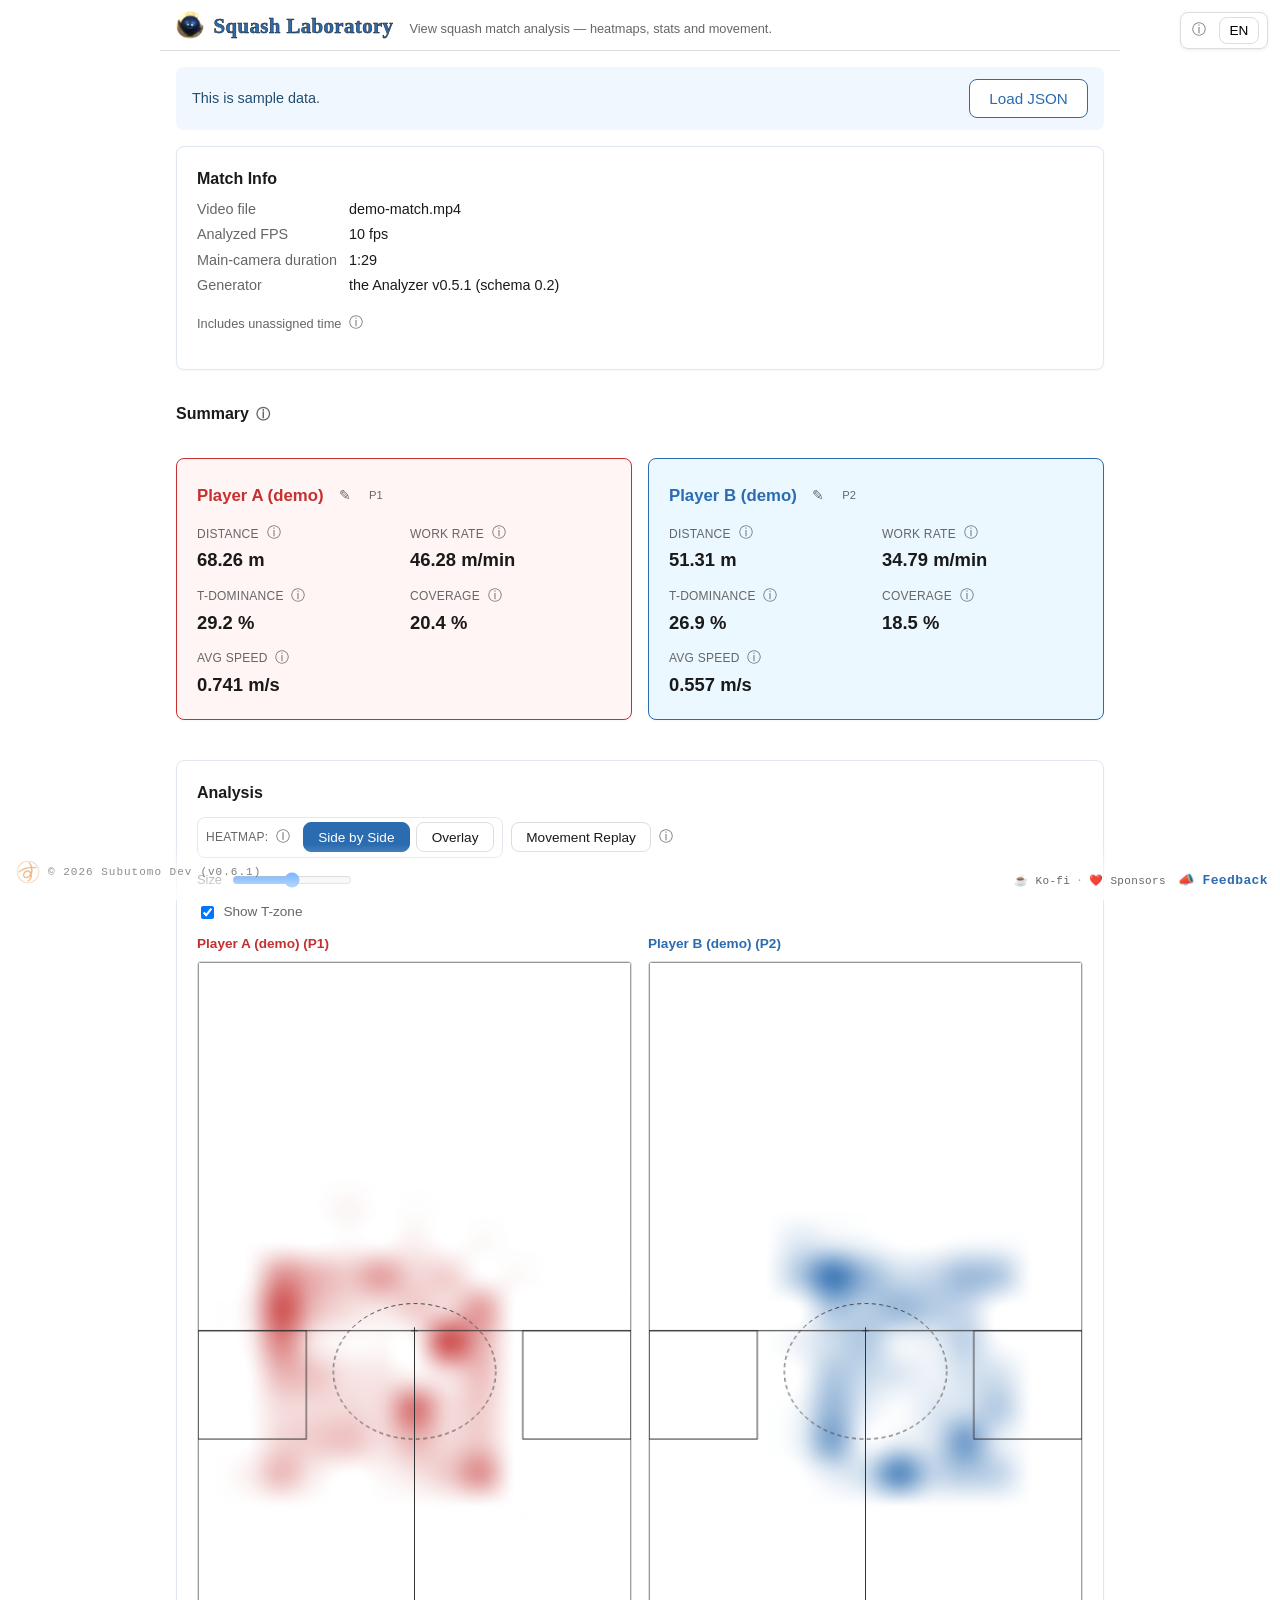
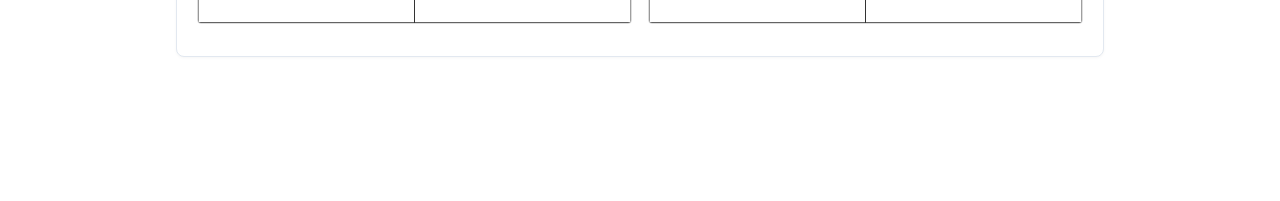
==== commit d9d5ba7a: "v0.6.1: ヘッダー/フッター微修正・ファビコン - ⓘ/LANGをヘッダー内追従からposition:fixedの右上固定に変更   (バッジ・footer-rightと同じviewport固定" ====
--- a/index.html
+++ b/index.html
@@ -4,24 +4,28 @@
 <meta charset="utf-8">
 <meta name="viewport" content="width=device-width, initial-scale=1">
 <title>Squash Laboratory</title>
-<link rel="stylesheet" href="css/style.css?v=0.6.0">
+<link rel="icon" type="image/svg+xml" href="assets/favicon.svg">
+<link rel="icon" type="image/png" sizes="32x32" href="assets/favicon-32.png">
+<link rel="apple-touch-icon" href="assets/favicon-180.png">
+<link rel="stylesheet" href="css/style.css?v=0.6.1">
 </head>
 <body>
 
 <div class="sticky-top">
 <header class="site-header">
-  <a class="site-header__brand" href="index.html">
-    <img class="site-header__logo" src="assets/subu-pic-header.png" alt=""
-         onerror="this.style.display='none'">
-    <span class="site-header__name">Squash Laboratory</span>
-    <span class="site-header__version" id="app-version"></span>
-  </a>
-  <p class="site-header__tagline" data-i18n="headerTagline"></p>
-  <div class="site-header__actions">
-    <a class="info-icon site-header__info" href="guide.html#overview" aria-label="guide">ⓘ</a>
-    <button id="lang-toggle" class="lang-toggle" type="button">EN</button>
+  <div class="site-header__title-group">
+    <a class="site-header__brand" href="index.html">
+      <img class="site-header__logo" src="assets/subu-pic-header.png" alt=""
+           onerror="this.style.display='none'">
+      <span class="site-header__name">Squash Laboratory</span>
+    </a>
+    <p class="site-header__tagline" data-i18n="headerTagline"></p>
   </div>
 </header>
+</div>
+<div class="site-header__actions">
+  <a class="info-icon site-header__info" href="guide.html#overview" aria-label="guide">ⓘ</a>
+  <button id="lang-toggle" class="lang-toggle" type="button">EN</button>
 </div>
 
 <main id="main">
@@ -71,18 +75,43 @@
     onSecretAction: null
   };
 </script>
-<script src="./assets/subutomo-badge.js?v=0.6.0"></script>
+<script src="./assets/subutomo-badge.js?v=0.6.1"></script>
 
-<script src="js/config.js?v=0.6.0"></script>
-<script src="js/i18n.js?v=0.6.0"></script>
-<script src="js/demo-data.js?v=0.6.0"></script>
-<script src="js/playernames.js?v=0.6.0"></script>
-<script src="js/loader.js?v=0.6.0"></script>
-<script src="js/summary.js?v=0.6.0"></script>
-<script src="js/court.js?v=0.6.0"></script>
-<script src="js/heatmap.js?v=0.6.0"></script>
-<script src="js/replay.js?v=0.6.0"></script>
-<script src="js/views.js?v=0.6.0"></script>
-<script src="js/app.js?v=0.6.0"></script>
+<script src="js/config.js?v=0.6.1"></script>
+<script>
+  // v0.6.1: バージョン表示は左下バッジの©表記の右隣へ集約する(mnymの
+  // injectFooterVersionと同じ手法。ただしtype="module"はfile://でCORS
+  // ブロックされるため、plain scriptでwindow.SQLab.APP_VERSIONを直接参照する)。
+  // badge.jsはbody内へ同期的に.su-badgeを描画するため通常は初回で成功するが、
+  // 将来の非同期化に備えごく短いリトライも残す。
+  (function () {
+    function injectFooterVersion() {
+      var badge = document.querySelector(".su-badge");
+      if (!badge) return false;
+      if (badge.querySelector(".footer-ver")) return true;
+      var ver = document.createElement("span");
+      ver.className = "footer-ver";
+      ver.textContent = "(v" + window.SQLab.APP_VERSION + ")";
+      badge.appendChild(ver);
+      return true;
+    }
+    if (!injectFooterVersion()) {
+      var tries = 0;
+      var timer = setInterval(function () {
+        if (injectFooterVersion() || ++tries > 20) clearInterval(timer);
+      }, 50);
+    }
+  })();
+</script>
+<script src="js/i18n.js?v=0.6.1"></script>
+<script src="js/demo-data.js?v=0.6.1"></script>
+<script src="js/playernames.js?v=0.6.1"></script>
+<script src="js/loader.js?v=0.6.1"></script>
+<script src="js/summary.js?v=0.6.1"></script>
+<script src="js/court.js?v=0.6.1"></script>
+<script src="js/heatmap.js?v=0.6.1"></script>
+<script src="js/replay.js?v=0.6.1"></script>
+<script src="js/views.js?v=0.6.1"></script>
+<script src="js/app.js?v=0.6.1"></script>
 </body>
 </html>
--- a/css/style.css
+++ b/css/style.css
@@ -54,17 +54,25 @@
   background: var(--color-bg);
 }
 
+/* v0.6.1: ヘッダーの縦を圧縮(mnym相当の高さ感に)。ⓘ/LANGは position:fixed
+   化したため、その分の右側スペースを確保する padding-right を付ける。 */
 .site-header {
   display: flex;
-  align-items: center;
-  justify-content: space-between;
-  padding: 0.75rem 1rem;
+  align-items: baseline;
+  padding: 0.6rem 96px 0.6rem 1rem;
   border-bottom: 1px solid var(--color-border);
   max-width: var(--content-max-width);
   width: 100%;
   margin: 0 auto;
-  gap: 0.75rem;
+}
+
+/* タイトル+タグラインの並び(mnymの.title-groupを移植)。狭幅では折返す。 */
+.site-header__title-group {
+  display: flex;
+  align-items: baseline;
   flex-wrap: wrap;
+  gap: 0.2rem 1rem;
+  min-width: 0;
 }
 
 .site-header__brand {
@@ -99,22 +107,30 @@
   -webkit-text-fill-color: var(--color-accent);
 }
 
+/* v0.6.1: タイトルの右側に横並び表示(mnymの「資産ミックス+右横説明」と同じ並び)。
+   従来のflex-basis:100%(常に折返し)をやめ、幅が足りない時だけ自然に折返す。 */
 .site-header__tagline {
   margin: 0;
   color: var(--color-muted);
   font-size: 0.8rem;
-  flex-basis: 100%;
-}
-
-.site-header__version {
-  font-size: 0.75rem;
-  color: var(--color-muted);
-}
-
+}
+
+/* v0.6.1: ⓘ/LANGはヘッダー内スクロール追従ではなく、バッジ(左下)・
+   footer-right(右下)と同じ「viewport固定レイヤー」の流儀でviewport右上に固定する。
+   任意のスクロール済みコンテンツの上でも読めるよう、小さな背景カードにする。 */
 .site-header__actions {
+  position: fixed;
+  top: 12px;
+  right: 12px;
+  z-index: 8999; /* バッジ/バッジパネル(9999)より下 */
   display: flex;
   align-items: center;
   gap: 0.6rem;
+  background: var(--color-bg);
+  border: 1px solid var(--color-border);
+  border-radius: var(--radius);
+  padding: 0.25rem 0.5rem;
+  box-shadow: 0 1px 3px rgba(0, 0, 0, 0.08);
 }
 
 .site-header__info {
@@ -130,6 +146,22 @@
   border-radius: var(--radius);
   background: var(--color-bg);
   cursor: pointer;
+}
+
+/* v0.6.1: バージョン表示は左下バッジの©表記の右隣に集約する(mnymの
+   「© 2026 Subutomo Dev (v1.0.5)」と同形式。バッジ本体(共有アセット)は
+   改変せず、js側でバッジ内へspanを追記する方式——mnymの injectFooterVersion
+   と同じ手法をplain scriptで移植)。 */
+.su-badge .footer-ver {
+  font-family: monospace;
+  font-size: 11px;
+  letter-spacing: 1px;
+  color: var(--color-muted);
+  opacity: 0.85;
+}
+
+.su-badge .footer-ver::after {
+  content: none; /* バッジ本体のspanに付く下線アニメを版表示には出さない */
 }
 
 /* 右下固定クラスタ(mnymの.footer-rightを移植)。中央フッターは廃止
@@ -818,6 +850,22 @@
     font-size: 1rem;
   }
 
+  /* v0.6.1: 狭幅ではタグラインを独立した下段行に折返す(タイトルとの横並びは
+     維持できないため。mnymも480px以下で同様にflex-basis:100%へ切替える)。 */
+  .site-header__tagline {
+    flex-basis: 100%;
+    font-size: 0.7rem;
+  }
+
+  .site-header {
+    padding-right: 80px;
+  }
+
+  .site-header__actions {
+    top: 10px;
+    right: 8px;
+  }
+
   .drop-zone {
     padding: 1.5rem 0.75rem;
   }
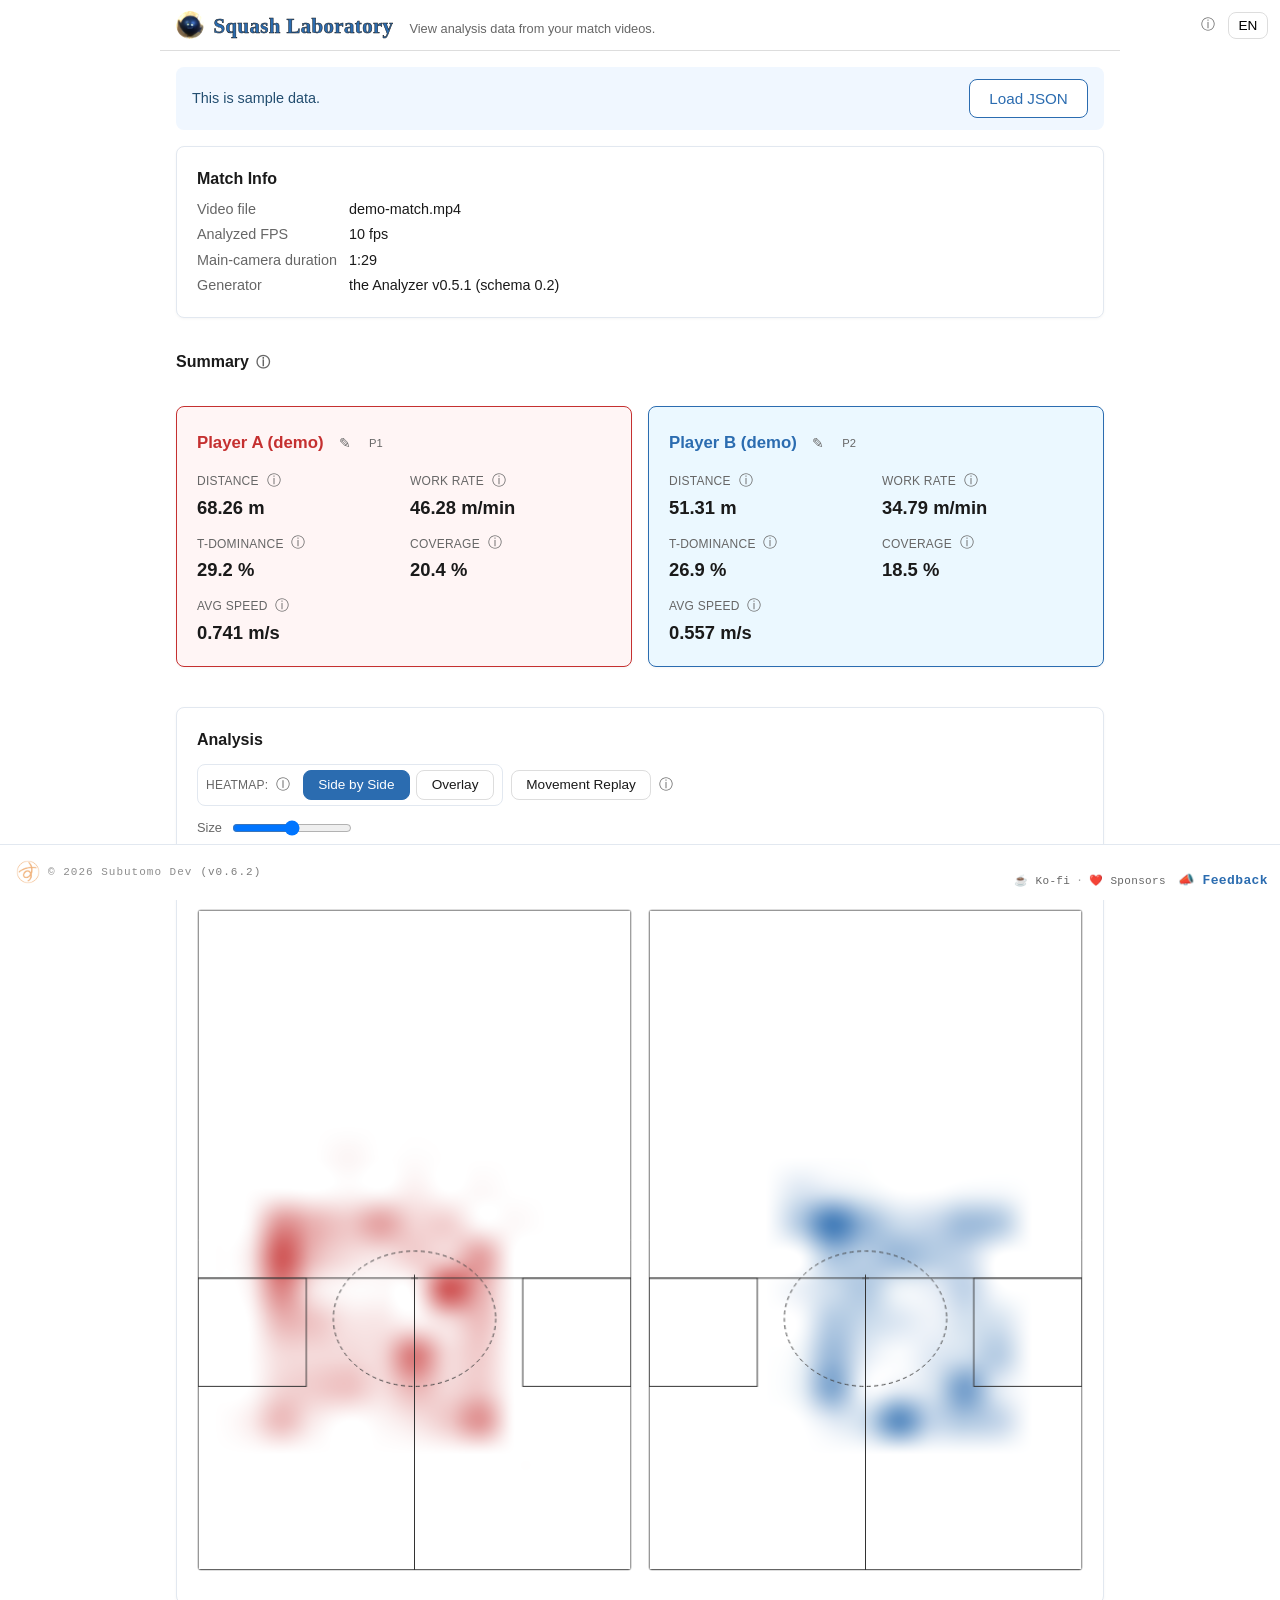
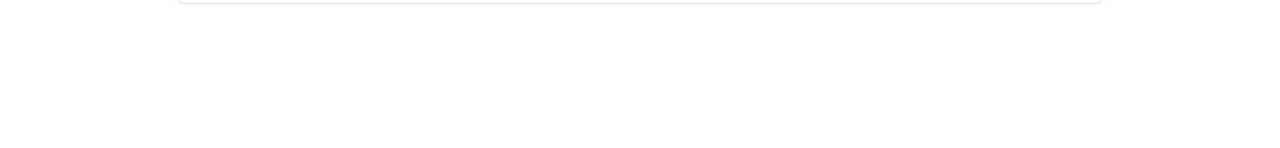
==== commit 307af34f: "v0.6.2: モバイル調整パッチ(タグライン・ⓘ/LANG・未割当行・フッター重なり対策) - タグライン文言を短縮し狭幅でも1行に収める - ⓘ/LANGの囲みボックスを撤去しボタン単体表示に -" ====
--- a/index.html
+++ b/index.html
@@ -7,7 +7,7 @@
 <link rel="icon" type="image/svg+xml" href="assets/favicon.svg">
 <link rel="icon" type="image/png" sizes="32x32" href="assets/favicon-32.png">
 <link rel="apple-touch-icon" href="assets/favicon-180.png">
-<link rel="stylesheet" href="css/style.css?v=0.6.1">
+<link rel="stylesheet" href="css/style.css?v=0.6.2">
 </head>
 <body>
 
@@ -54,14 +54,25 @@
 </main>
 
 <div class="footer-right">
-  <div class="support-links" aria-label="support links">
+  <!-- PC幅: アイコン+言語別文言(既存i18n)。768px未満では非表示にする -->
+  <div class="support-links support-links--desktop" aria-label="support links">
     <a href="https://ko-fi.com/subutomo" target="_blank" rel="noopener" data-i18n="footerKofi"></a>
     <span class="support-sep" aria-hidden="true">&middot;</span>
     <a href="https://github.com/sponsors/t-sumita" target="_blank" rel="noopener" data-i18n="footerSponsors"></a>
   </div>
-  <a class="feedback-link"
+  <a class="feedback-link feedback-link--desktop"
      href="https://docs.google.com/forms/d/e/1FAIpQLSf_thpSe4TfQ_EloElTBsCiMKgypYTKLCs0dSTmaF_FXZSvIg/viewform?usp=pp_url&entry.2036331541=Squash+Laboratory+(sq-lab)"
      target="_blank" rel="noopener noreferrer" data-i18n="footerFeedback"></a>
+  <!-- スマホ幅(768px未満): アイコン無し・英語のみの短縮表示。©表記(バッジ)と
+       同じ行に重ならず収まるよう、言語に関わらず固定の短い英語表記にする(v0.6.2)。 -->
+  <div class="support-links support-links--mobile" aria-label="support links">
+    <a href="https://ko-fi.com/subutomo" target="_blank" rel="noopener">Ko-fi</a>
+    <span class="support-sep" aria-hidden="true">&middot;</span>
+    <a href="https://github.com/sponsors/t-sumita" target="_blank" rel="noopener">Sponsors</a>
+  </div>
+  <a class="feedback-link feedback-link--mobile"
+     href="https://docs.google.com/forms/d/e/1FAIpQLSf_thpSe4TfQ_EloElTBsCiMKgypYTKLCs0dSTmaF_FXZSvIg/viewform?usp=pp_url&entry.2036331541=Squash+Laboratory+(sq-lab)"
+     target="_blank" rel="noopener noreferrer">Feedback</a>
 </div>
 <div class="footer-bar" aria-hidden="true"></div>
 
@@ -75,9 +86,9 @@
     onSecretAction: null
   };
 </script>
-<script src="./assets/subutomo-badge.js?v=0.6.1"></script>
+<script src="./assets/subutomo-badge.js?v=0.6.2"></script>
 
-<script src="js/config.js?v=0.6.1"></script>
+<script src="js/config.js?v=0.6.2"></script>
 <script>
   // v0.6.1: バージョン表示は左下バッジの©表記の右隣へ集約する(mnymの
   // injectFooterVersionと同じ手法。ただしtype="module"はfile://でCORS
@@ -103,15 +114,15 @@
     }
   })();
 </script>
-<script src="js/i18n.js?v=0.6.1"></script>
-<script src="js/demo-data.js?v=0.6.1"></script>
-<script src="js/playernames.js?v=0.6.1"></script>
-<script src="js/loader.js?v=0.6.1"></script>
-<script src="js/summary.js?v=0.6.1"></script>
-<script src="js/court.js?v=0.6.1"></script>
-<script src="js/heatmap.js?v=0.6.1"></script>
-<script src="js/replay.js?v=0.6.1"></script>
-<script src="js/views.js?v=0.6.1"></script>
-<script src="js/app.js?v=0.6.1"></script>
+<script src="js/i18n.js?v=0.6.2"></script>
+<script src="js/demo-data.js?v=0.6.2"></script>
+<script src="js/playernames.js?v=0.6.2"></script>
+<script src="js/loader.js?v=0.6.2"></script>
+<script src="js/summary.js?v=0.6.2"></script>
+<script src="js/court.js?v=0.6.2"></script>
+<script src="js/heatmap.js?v=0.6.2"></script>
+<script src="js/replay.js?v=0.6.2"></script>
+<script src="js/views.js?v=0.6.2"></script>
+<script src="js/app.js?v=0.6.2"></script>
 </body>
 </html>
--- a/css/style.css
+++ b/css/style.css
@@ -118,6 +118,9 @@
 /* v0.6.1: ⓘ/LANGはヘッダー内スクロール追従ではなく、バッジ(左下)・
    footer-right(右下)と同じ「viewport固定レイヤー」の流儀でviewport右上に固定する。
    任意のスクロール済みコンテンツの上でも読めるよう、小さな背景カードにする。 */
+/* v0.6.2: 囲みボックス(背景/枠線/影)を撤去し、ⓘ・LANGボタン単体を
+   並べるだけにする(mnymの右上ボタン群も個々のボタンの見た目のみで
+   共通の囲みは持たない)。 */
 .site-header__actions {
   position: fixed;
   top: 12px;
@@ -126,11 +129,6 @@
   display: flex;
   align-items: center;
   gap: 0.6rem;
-  background: var(--color-bg);
-  border: 1px solid var(--color-border);
-  border-radius: var(--radius);
-  padding: 0.25rem 0.5rem;
-  box-shadow: 0 1px 3px rgba(0, 0, 0, 0.08);
 }
 
 .site-header__info {
@@ -212,14 +210,56 @@
   text-decoration: underline;
 }
 
-/* 固定フッター帯(バッジ/支援リンクの下に半透明背景を敷く、mnym踏襲)。 */
+/* v0.6.2: PC幅ではアイコン+言語別文言、768px未満ではアイコン無し・
+   英語のみの短縮表示に切り替える(バッジ側の©(vX.Y.Z)表記が伸びた分、
+   同じ行の右側リンク群を狭幅で確実に収める)。 */
+.support-links--mobile,
+.feedback-link--mobile {
+  display: none;
+}
+
+@media (max-width: 767px) {
+  .support-links--desktop,
+  .feedback-link--desktop {
+    display: none;
+  }
+
+  .support-links--mobile,
+  .feedback-link--mobile {
+    display: flex;
+  }
+
+  .feedback-link--mobile {
+    display: inline-flex;
+  }
+
+  /* バッジの©(vX.Y.Z)表記が横幅約215px(viewport幅に関わらず一定)を占めるため、
+     375px幅でも重ならないよう文字サイズ・字間・間隔を切り詰める。 */
+  .support-links--mobile,
+  .feedback-link--mobile {
+    font-size: 9px;
+    letter-spacing: normal;
+  }
+
+  .footer-right {
+    gap: 5px;
+  }
+
+  .support-links--mobile {
+    gap: 3px;
+  }
+}
+
+/* 固定フッター帯。v0.6.2: 半透明グラデーションから不透明+上罫線に変更し、
+   コンテンツとバッジ/リンク群の文字かぶりを確実に防ぐ(mnym踏襲)。 */
 .footer-bar {
   position: fixed;
   left: 0;
   right: 0;
   bottom: 0;
   height: 56px;
-  background: linear-gradient(to top, rgba(255, 255, 255, 0.92), rgba(255, 255, 255, 0));
+  background: var(--color-bg);
+  border-top: 1px solid var(--card-border);
   z-index: 8998;
   pointer-events: none;
 }
@@ -301,15 +341,6 @@
   color: var(--color-muted);
 }
 
-.notice--icon-only {
-  display: inline-flex;
-  align-items: center;
-  gap: 0.3rem;
-  padding: 0.2rem 0;
-  background: none;
-  font-size: 0.8rem;
-}
-
 /* イントロパネル全体をドロップ領域として明示する(P0対応)。 */
 .intro-panel {
   border: 2px dashed var(--color-border);
@@ -851,10 +882,15 @@
   }
 
   /* v0.6.1: 狭幅ではタグラインを独立した下段行に折返す(タイトルとの横並びは
-     維持できないため。mnymも480px以下で同様にflex-basis:100%へ切替える)。 */
+     維持できないため。mnymも480px以下で同様にflex-basis:100%へ切替える)。
+     v0.6.2: 文言を短縮した上で、下段1行に収まるようnowrap+ellipsisで
+     保険をかける(端末幅が極端に狭い場合でも改行で崩れない)。 */
   .site-header__tagline {
     flex-basis: 100%;
     font-size: 0.7rem;
+    white-space: nowrap;
+    overflow: hidden;
+    text-overflow: ellipsis;
   }
 
   .site-header {
